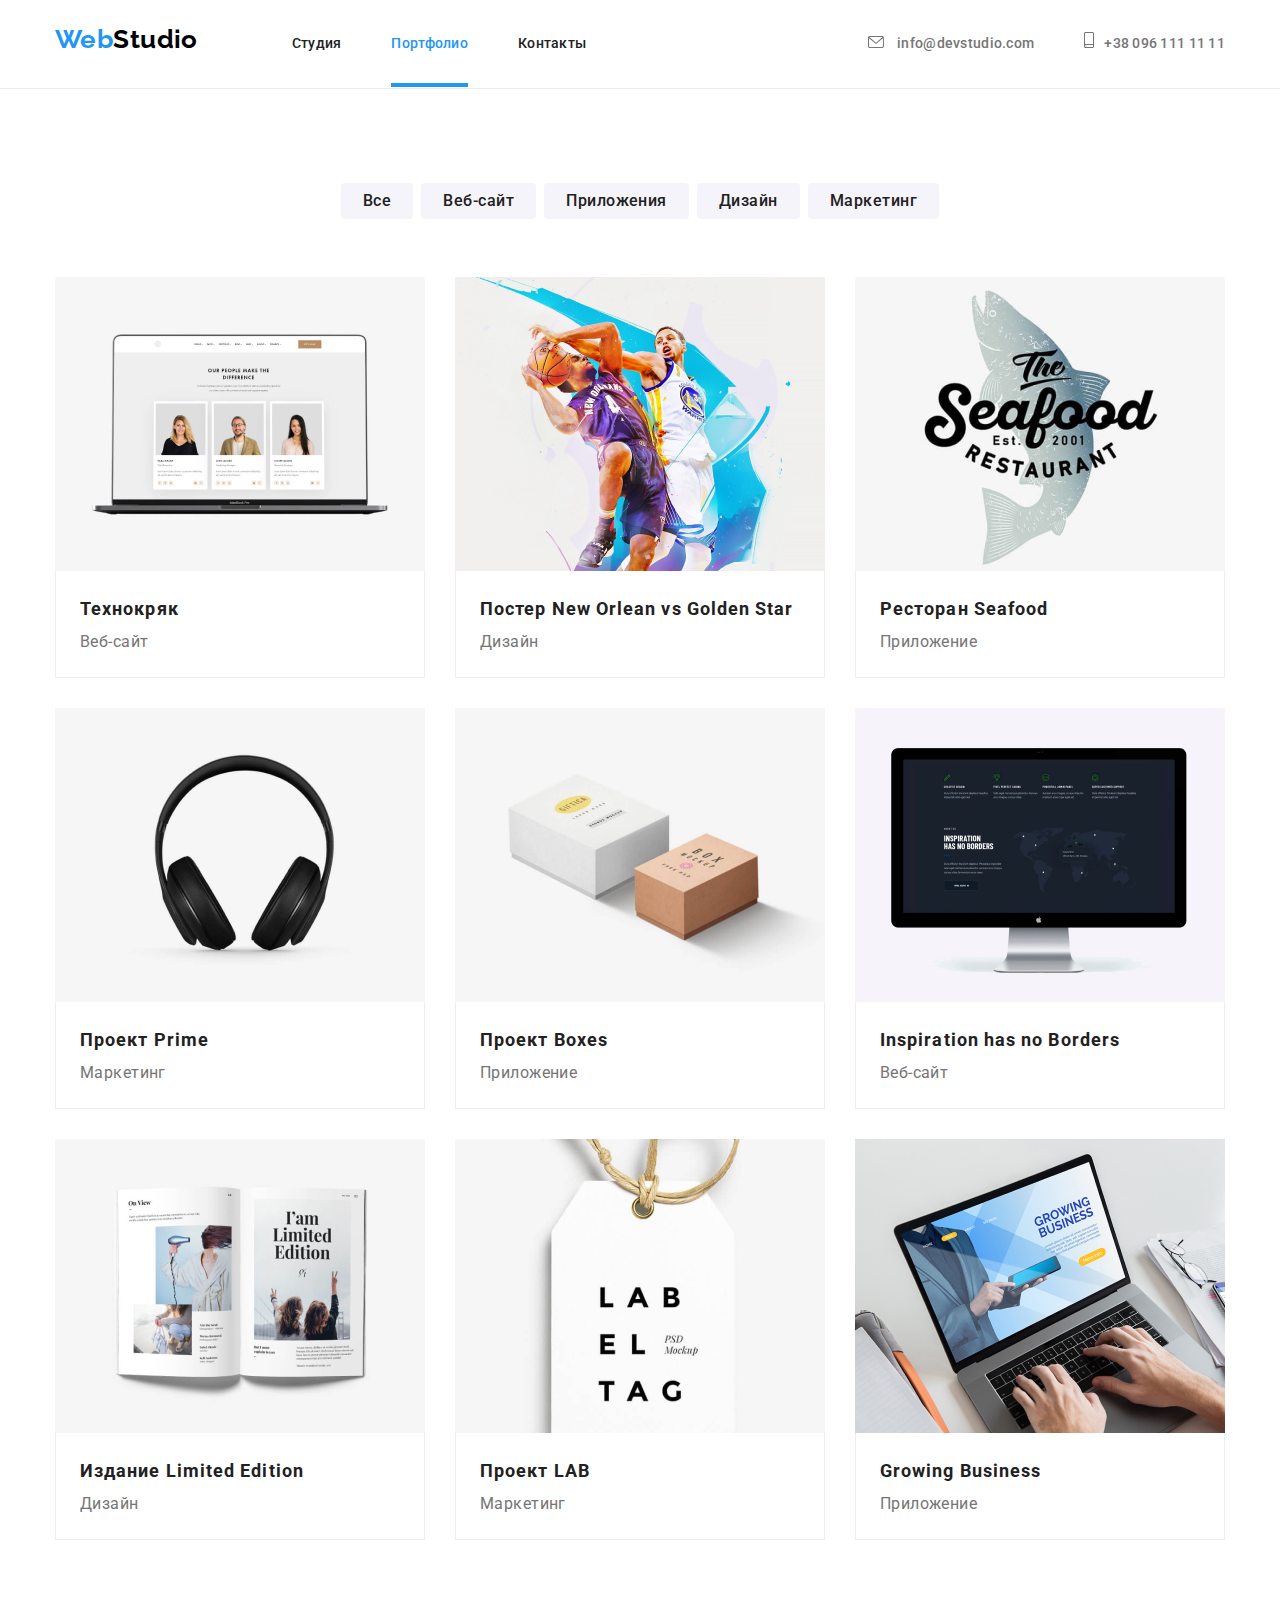
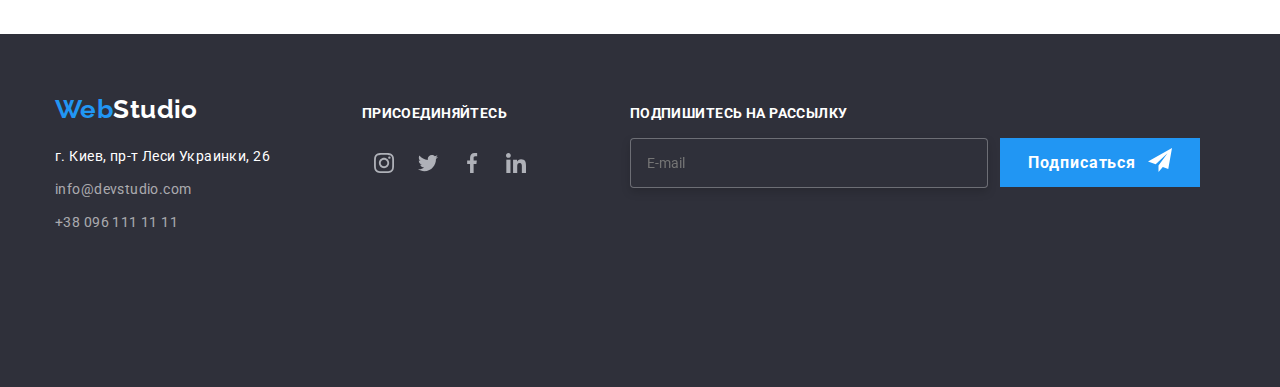
==== portfolio.html @ 459f0b26 "Add files" ====
<!DOCTYPE html>
<html lang="ru">
    <head>
        <meta charset="UTF-8">
        <meta http-equiv="X-UA-Compatible" content="IE=edge">
        <meta name="viewport" content="width=device-width, initial-scale=1.0">
        <title>Портфолио</title>
        <link rel="stylesheet" href="https://cdnjs.cloudflare.com/ajax/libs/modern-normalize/1.0.0/modern-normalize.min.css">
        <link rel="preconnect" href="https://fonts.gstatic.com">
        <link href="https://fonts.googleapis.com/css2?family=Raleway:wght@700&family=Roboto:wght@400;500;700;900&display=swap"
            rel="stylesheet">
        <link rel="stylesheet" href="./css/main.min.css">
    </head>

    <body>

        <!--Header-->
        <header class="line">
            <div class="container nav-conteiner">
                <nav class="navigation">
                    <a href="./index.html" class="logo">Web<span class="logotip">Studio</span></a>
                    <ul class="site-nav list">
                        <li><a href="./index.html" class="link">Студия</a></li>
                        <li><a href="./portfolio.html" class="link current">Портфолио</a></li>
                        <li><a href="#" class="link">Контакты</a></li>
                    </ul>
                </nav>
                <ul class="list contact-list">
                    <li><a href="mailto:info@devstudio.com" class="link-contact mail">
                                <svg class="email-icon">
                                    <use href="./images/sprite.svg#icon-email"></use>
                                </svg>
                                info@devstudio.com
                        </a>
                    </li>
                    <li><a href="tel:+380961111111" class="link-contact tel">
                        <svg class="tel-icon">
                            <use href="./images/sprite.svg#icon-smartphone"></use>
                        </svg>+38 096 111 11 11</a></li>
                </ul>
            </div>
        </header>

        <main>
            <!-- Button -->
            <section>
                <div class="container">
                    <ul class="list list-button">
                        <li><button class="button secondary" type="button">Все</button></li>
                        <li><button class="button secondary" type="button">Веб-сайт</button></li>
                        <li><button class="button secondary" type="button">Приложения</button></li>
                        <li><button class="button secondary" type="button">Дизайн</button></li>
                        <li><button class="button secondary" type="button">Маркетинг</button></li>
                    </ul>
                </div>
            </section>

            <section>
                <!-- Gallery -->
                <div class="container">
                    <ul class="list gallery-list">
                        <li class="gallery-item">

                            <a href="" class="picture">
                                <div class="thumb-text-card">
                                    <img class="img" src="./images/Portfolio/img1.jpg" alt="Ноутбук" width="370">
                                    <p class="div-box">Технокряк это современная площадка распространения коронавируса. Компании используют эту платформу для цифрового шпионажа и атак на защищённые сервера конкурентов.</p>
                                </div>  
                                <div class="gallery-box">
                                    <h3 class="picture-name">Технокряк</h3>
                                    <p class="picture-text">Веб-сайт</p>
                                </div>
                            </a>
                        </li>
                        <li class="gallery-item">
                            <a href="" class="picture">
                                <img src="./images/Portfolio/img2.jpg" alt="Баскетболисты" width="370">
                                <div class="gallery-box">
                                    <h3 class="picture-name">Постер New Orlean vs Golden Star</h3>
                                    <p class="picture-text">Дизайн</p>  
                                </div>
                            </a>
                        </li>
                        <li class="gallery-item">
                            <a href="" class="picture">
                                <img src="./images/Portfolio/img3.jpg" alt="Seafood" width="370">
                                <div class="gallery-box">
                                    <h3 class="picture-name">Ресторан Seafood</h3>
                                    <p class="picture-text">Приложение</p>    
                                </div>
                            </a>
                        </li>
                        <li class="gallery-item">
                            <a href="" class="picture">
                                <img src="./images/Portfolio/img4.jpg" alt="Наушники" width="370">
                                <div class="gallery-box">
                                    <h3 class="picture-name">Проект Prime</h3>
                                    <p class="picture-text">Маркетинг</p>  
                                </div>
                            </a>
                        </li>
                        <li class="gallery-item">
                            <a href="" class="picture">
                                <img src="./images/Portfolio/img6.jpg" alt="Коробки" width="370">
                                <div class="gallery-box">
                                    <h3 class="picture-name">Проект Boxes</h3>
                                    <p class="picture-text">Приложение</p>
                                </div>
                                
                            </a>
                        </li>
                        <li class="gallery-item">
                            <a href="" class="picture">
                                <img src="./images/Portfolio/img7.jpg" alt="Монитор" width="370">
                                <div class="gallery-box">
                                    <h3 class="picture-name">Inspiration has no Borders</h3>
                                    <p class="picture-text">Веб-сайт</p>
                                </div>    
                            </a>
                        </li>
                        <li class="gallery-item">
                            <a href="" class="picture">
                                <img src="./images/Portfolio/img8.jpg" alt="Издание Limited Edition" width="370">
                                <div class="gallery-box">
                                    <h3 class="picture-name">Издание Limited Edition</h3>
                                    <p class="picture-text">Дизайн</p>   
                                </div>
                            </a>
                        </li>
                        <li class="gallery-item">
                            <a href="" class="picture">
                                <img src="./images/Portfolio/img9.jpg" alt="Проект LAB" width="370">
                                <div class="gallery-box">
                                    <h3 class="picture-name">Проект LAB</h3>
                                    <p class="picture-text">Маркетинг</p> 
                                </div>
                            </a>
                        </li>
                        <li class="gallery-item">
                            <a href="" class="picture">                                                                                           
                                <img src="./images/Portfolio/img10.jpg" alt="Growing Business" width="370">
                                <div class="gallery-box">
                                    <h3 class="picture-name">Growing Business</h3>
                                    <p class="picture-text">Приложение</p>
                                </div> 
                            </a>
                        </li>
                    </ul>
                </div>
            </section>
        </main>

        <footer class="low">
            <div class="container low-container">
                <div class="contacts-box">
                    <a href="./index.html" class="logo">Web<span class="logotips">Studio</span></a>
                    <address class="addr">г. Киев, пр-т Леси Украинки, 26</address>
                    <ul class="list">
                        <li class="link-mail"><a href="mailto:info@devstudio.com" class="link">info@devstudio.com</a></li>
                        <li><a href="tel:+380961111111" class="link">+38 096 111 11 11</a></li>
                    </ul>
                </div>
                <div class="enjoy">
                    <h3 class="enjoy-title">ПРИСОЕДИНЯЙТЕСЬ</h3>
                    <ul class="social-list list">
                        <li class="social-list-item">
                            <a href="" class="social-list-link">
                                <svg class="social-list-icon">
                                    <use href="./images/sprite.svg#icon-instagram"></use>
                                </svg>
                            </a>
                        </li>
                        <li class="social-list-item">
                            <a href="" class="social-list-link">
                                <svg class="social-list-icon">
                                    <use href="./images/sprite.svg#icon-twitter"></use>
                                </svg>
                            </a>
                        </li>
                        <li class="social-list-item">
                            <a href="" class="social-list-link">
                                <svg class="social-list-icon">
                                    <use href="./images/sprite.svg#icon-facebook"></use>
                                </svg>
                            </a>
                        </li>
                        <li class="social-list-item">
                            <a href="" class="social-list-link">
                                <svg class="social-list-icon">
                                    <use href="./images/sprite.svg#icon-linkedin"></use>
                                </svg>
                            </a>
                        </li>
                    </ul>
                </div>
                <div class="subscribe">
                    <h3 class="enjoy-title subscribe-title"> Подпишитесь на рассылку</h3>
                    <form action="" class="subscribe-form">
                        <input type="email" class="subscribe-email" name="user-email" placeholder="E-mail">
                        <button type="submit" class="button primary subscribe-form-btn">
                            Подписаться
                            <svg class="subscribe-email-icon">
                                <use href="./images/sprite.svg#icon-icon-send"></use>
                            </svg>
                        </button>
                    </form>
                </div>
            </div>
            
        </footer>

    </body>

</html>
---- css/main.min.css ----
:root{--primary-text-color: #757575;--tittle-text-color: #212121;--accent-color: #2196f3;--primary-white-color: #ffffff}h1,h2,h3,h4,h5,h6,p{margin:0px}ul{margin:0px;padding:0px}img{max-width:100%;height:auto;display:block}body{background-color:var(--primary-bg-color);color:var(--primary-text-color);font-family:roboto, sans-serif;font-size:14px;line-height:1.71;letter-spacing:0.03em}.list{list-style:none}.container{width:1200px;padding:0px 15px;margin:0 auto}.visually-hidden{position:absolute !important;clip:rect(1px 1px 1px 1px);clip:rect(1px, 1px, 1px, 1px);padding:0 !important;border:0 !important;height:1px !important;width:1px !important;overflow:hidden}.section-title{color:var(--tittle-text-color);font-size:36px;line-height:1.17;text-align:center}.button{background-color:var(--primary-white-color);color:var(--tittle-text-color);font-family:Roboto, sans-serif;font-style:normal;font-weight:700;font-size:16px;line-height:1.87;letter-spacing:0.06em}.button.primary{background-color:var(--accent-color);color:var(--primary-white-color);border:0;padding:10px 32px;cursor:pointer;margin-top:30px;margin-bottom:200px;transition:background 250ms cubic-bezier(0.4, 0, 0.2, 1),box-shadow 250ms cubic-bezier(0.4, 0, 0.2, 1)}.button.primary:hover,.button.primary:focus{background-color:#188CE8;box-shadow:0px 4px 4px rgba(0,0,0,0.15)}.modal-form-btn{width:200px;margin-left:110px}.button.secondary{background-color:#f5f4fa;color:var(--tittle-text-color);font-weight:500;font-size:16px;line-height:1.62;text-align:center;letter-spacing:0.03em;cursor:pointer;border:0;border-radius:4px;padding:5px 22px;transition:color 250ms cubic-bezier(0.4, 0, 0.2, 1),background 250ms cubic-bezier(0.4, 0, 0.2, 1)}.button.secondary:hover,.button.secondary:focus{background-color:var(--accent-color);color:var(--primary-white-color)}.button.primary.subscribe-form-btn{display:flex;justify-content:space-between;width:200px;margin-left:12px;padding:10px 28px}.logo{color:var(--accent-color);font-family:Raleway, sans-serif;font-weight:700;font-size:26px;line-height:1.19;text-decoration:none;margin-right:94px;margin-top:24px;margin-bottom:24px;animation-duration:2000px}.logotip{color:#000000}.logotips{color:var(--primary-white-color)}.social-list{display:flex;justify-content:space-between;margin-top:16px;padding-bottom:30px}.social-list-link{display:flex;justify-content:center;align-items:center;width:44px;height:44px;border-radius:50%;transition:background 250ms cubic-bezier(0.4, 0, 0.2, 1)}.social-list-link:hover,.social-list-link:focus{background-color:var(--accent-color)}.social-list-icon{fill:#AFB1B8;width:20px;height:20px;transition:fill 250ms cubic-bezier(0.4, 0, 0.2, 1)}.social-list-link:hover .social-list-icon,.social-list-link:focus .social-list-icon{fill:var(--primary-white-color)}.backdrop{position:fixed;top:0;left:0;width:100vw;height:100vh;background-color:rgba(0,0,0,0.2);transition:all 250ms linear}.modal{position:absolute;top:50%;left:50%;transform:translate(-50%, -50%);width:528px;height:581px;background:#FFFFFF;box-shadow:0px 1px 3px rgba(0,0,0,0.12),0px 1px 1px rgba(0,0,0,0.14),0px 2px 1px rgba(0,0,0,0.2);border-radius:4px;padding:40px}.form-title{font-weight:700;font-size:20px;line-height:1.15;text-align:center;letter-spacing:0.03em;color:var(--tittle-text-color);margin-bottom:12px}.modal-form{display:flex;flex-direction:column;font-size:12px;line-height:1.16;letter-spacing:0.01em}.modal-form-input{width:100%;height:40px;border:1px solid rgba(33,33,33,0.2);border-radius:4px;padding-left:42px;margin-bottom:10px;transition:border-color 250ms cubic-bezier(0.4, 0, 0.2, 1)}.modal-form-input:focus{outline:none;border-color:var(--accent-color)}.modal-form-wrapper{display:block;position:relative;margin-top:4px}.modal-form-icon{position:absolute;top:50%;left:12px;transform:translateY(-80%);display:block;width:18px;height:18px;transition:fill 250ms cubic-bezier(0.4, 0, 0.2, 1)}.modal-form-input:focus+.modal-form-icon{fill:var(--accent-color)}.modal-form-message{width:100%;resize:none;height:120px;border:1px solid rgba(33,33,33,0.2);border-radius:4px;padding:12px 16px;margin-bottom:20px;transition:border-color 250ms cubic-bezier(0.4, 0, 0.2, 1)}.modal-form-message:focus{outline:none;border-color:var(--accent-color)}.modal-form-desc{display:flex;align-items:center;font-size:14px;line-height:1.71;letter-spacing:0.03em}.modal-form-desc::before{display:block;content:'';width:16px;height:16px;border:solid 1px #212121;margin-right:8px}.modal-form-term:checked+.modal-form-desc::before{background-image:url(../images/SVG/icon-check.svg)}.modal-form-desc-link{color:var(--accent-color)}.modal-close-btn{position:absolute;width:30px;height:30px;padding-top:6px;top:8px;right:8px;border:1px solid rgba(0,0,0,0.1);border-radius:50%;background-color:#ffffff;cursor:pointer}.modal-close-btn-svg{position:absolute;top:5px;left:4px;width:18px;height:18px;fill:var(--tittle-text-color);transform:fill 1000ms cubic-bezier(0.4, 0, 0.2, 1)}.modal-close-btn:focus .modal-close-btn-svg,.modal-close-btn:hover .modal-close-btn-svg{fill:var(--accent-color)}.is-hidden{opacity:0;visibility:hidden;pointer-events:none}.nav-conteiner{display:flex}.navigation{display:flex}.site-nav{display:flex;margin-top:32px;margin-bottom:32px}.contact-list{display:flex;margin-top:32px;margin-bottom:32px;margin-left:auto}.contact-list li:not(:last-child){margin-right:50px}.site-nav .link{color:var(--tittle-text-color);font-weight:500;font-size:14px;line-height:1.14;letter-spacing:0.02em;text-decoration:none;transition:color 250ms cubic-bezier(0.4, 0, 0.2, 1)}.site-nav .link:hover,.site-nav .link:focus{color:var(--accent-color)}.site-nav li{position:relative}.site-nav li:not(:last-child){margin-right:50px}.site-nav .link.current{color:var(--accent-color)}.site-nav .link.current::after{position:absolute;left:0;top:51px;content:'';width:100%;height:4px;background-color:var(--accent-color)}.link-contact{color:var(--primary-text-color);font-weight:500;font-size:14px;line-height:1.14;letter-spacing:0.02em;text-decoration:none;transition:color 250ms cubic-bezier(0.4, 0, 0.2, 1)}.link-contact:hover,.link-contact:focus{color:var(--accent-color);fill:var(--accent-color)}.email-icon{width:16px;height:12px;margin-right:10px;fill:#757575;transition:fill 250ms cubic-bezier(0.4, 0, 0.2, 1)}.mail:hover .email-icon,.mail:focus .email-icon{fill:var(--accent-color)}.tel-icon{width:10px;height:16px;margin-right:10px;fill:#757575;transition:fill 250ms cubic-bezier(0.4, 0, 0.2, 1)}.tel:hover .tel-icon,.tel:focus .tel-icon{fill:var(--accent-color)}.hero{background-color:#2f303a;background-image:linear-gradient(rgba(47,48,58,0.4), rgba(47,48,58,0.4)),url(../images/Background/bg.jpg);background-repeat:no-repeat;background-size:cover}.hero-container{display:flex;flex-direction:column;justify-content:center;align-items:center}.hero-title{color:var(--primary-white-color);font-weight:900;font-size:44px;line-height:1.36;text-align:center;letter-spacing:0.06em;text-transform:uppercase;width:696px;padding-top:200px}.title-advantages{color:var(--tittle-text-color);font-weight:bold;font-size:14px;line-height:1.14;letter-spacing:0.03em;text-transform:uppercase;margin-bottom:10px}.advantages{display:flex;justify-content:space-between;padding-bottom:94px}.advantages li{width:270px}.advantages-icon-list{display:flex;justify-content:space-between;padding-top:94px}.advantages-icon{display:block;padding:25px 100px;background-color:#F5F4FA;width:270px;height:120px;margin-bottom:30px}.item-icon{width:70px;height:70px}.work-list{display:flex;justify-content:space-between;margin-top:50px;padding-bottom:94px}.work-list-item{position:relative}.work-list-title{position:absolute;text-align:center;font-weight:700;height:70px;padding-top:26px;left:0;right:0;top:224px;font-size:14px;line-height:1.14;letter-spacing:0.03em;text-transform:uppercase;color:#ffffff;background-color:rgba(47,48,58,0.8)}.section-customer{padding:94px 0}.regular-customers{display:flex;justify-content:space-between;margin-top:50px}.customers-icon{display:block;fill:#AFB1B8;padding:22px 45px;width:170px;height:90px;border:1px solid #AFB1B8;border-radius:4px;transition:fill 250ms cubic-bezier(0.4, 0, 0.2, 1),border 250ms cubic-bezier(0.4, 0, 0.2, 1)}.regular-customers-icon:hover .customers-icon,.regular-customers-icon:focus .customers-icon{fill:var(--accent-color);border:1px solid #2196f3}.employees{background-color:#f5f4fa}.employees-title{padding-top:94px}.employees-list{display:flex;justify-content:space-between;margin-top:50px;padding-bottom:94px}.employees-list>li{background-color:var(--primary-white-color);box-shadow:0px 1px 3px rgba(0,0,0,0.12),0px 1px 1px rgba(0,0,0,0.14),0px 2px 1px rgba(0,0,0,0.2);border-radius:0px 0px 4px 4px}.employees-list .employees-name{font-weight:500;font-size:16px;line-height:1.87}.employees-list .employees-position{font-weight:400;font-size:16px;line-height:1.87}.employees-name{color:var(--tittle-text-color);text-align:center;padding-top:30px;margin-bottom:10px}.employees-position{text-align:center}.employees-box{padding-left:32px;padding-right:32px}.low{background-color:#2f303a}.low-container{display:flex}.contact-box{margin-right:70px}.enjoy-title{font-weight:bold;font-size:14px;line-height:1.14;letter-spacing:0.03em;text-transform:uppercase;color:#FFFFFF}.enjoy{padding-top:12px;margin-left:70px}.enjoy .social-list{margin:0;margin-top:20px}.low-container{padding-top:60px}.low .link{color:rgba(255,255,255,0.6);font-weight:400;font-size:14px;line-height:1.71;text-decoration:none;transition:color 250ms cubic-bezier(0.4, 0, 0.2, 1)}.low .link:hover,.low .link:focus{color:var(--accent-color)}.addr{color:var(--primary-white-color);font-style:normal;font-weight:400;font-size:14px;line-height:1.7;margin-top:20px;margin-bottom:9px}.contacts-box .list{display:flex;flex-direction:column;margin-bottom:60px}.link-mail{margin-bottom:9px}.subscribe-title{position:absolute;margin-left:92px;margin-bottom:0;padding-top:12px}.subscribe-form{display:flex;align-items:baseline;margin-left:92px;padding-top:14px}.subscribe-email{width:358px;height:50px;padding-left:16px;border:1px solid rgba(255,255,255,0.3);filter:drop-shadow(0px 4px 4px rgba(0,0,0,0.15));border-radius:4px;background-color:#2f303a;color:var(--primary-white-color)}.subscribe-email-icon{display:inline-block;width:24px;height:24px}.line{border-bottom:1px solid #ececec}.list-button{display:flex;justify-content:center;margin-top:94px;margin-bottom:58px}.list-button li:not(:last-child){margin-right:8px}.gallery-list{display:flex;flex-wrap:wrap;margin-left:-30px;margin-top:-30px;padding-bottom:94px}.gallery-list .gallery-item{position:relative;width:calc(100% / 3 - 30px);margin-left:30px;margin-top:30px;transition:box-shadow 250ms cubic-bezier(0.4, 0, 0.2, 1)}.thumb-text-card{position:relative;width:370px;height:294px;overflow:hidden}.picture{text-decoration:none}.div-box{position:absolute;top:0;left:0;width:100%;height:100%;padding-top:63px;padding-left:24px;padding-right:24px;font-size:18px;line-height:1.56;letter-spacing:0.03em;background-color:rgba(33,150,243,0.9);color:var(--primary-white-color);transform:translateY(100%);transition:transform 250ms cubic-bezier(0.4, 0, 0.2, 1)}.picture:hover .div-box,.picture:focus .div-box{transform:translateY(0)}.gallery-box{border:solid 1px #eeeeee;border-top:none;padding:20px 24px}.picture:hover .gallery-box{z-index:10}.gallery-item:hover,.gallery-item:focus{box-shadow:0px 1px 1px rgba(0,0,0,0.12),0px 4px 4px rgba(0,0,0,0.06),1px 4px 6px rgba(0,0,0,0.16)}.picture-name{color:var(--tittle-text-color);font-weight:700;font-size:18px;line-height:2;letter-spacing:0.06em}.picture-text{color:var(--primary-text-color);font-weight:400;font-size:16px;line-height:1.87}
/*# sourceMappingURL=main.min.css.map */
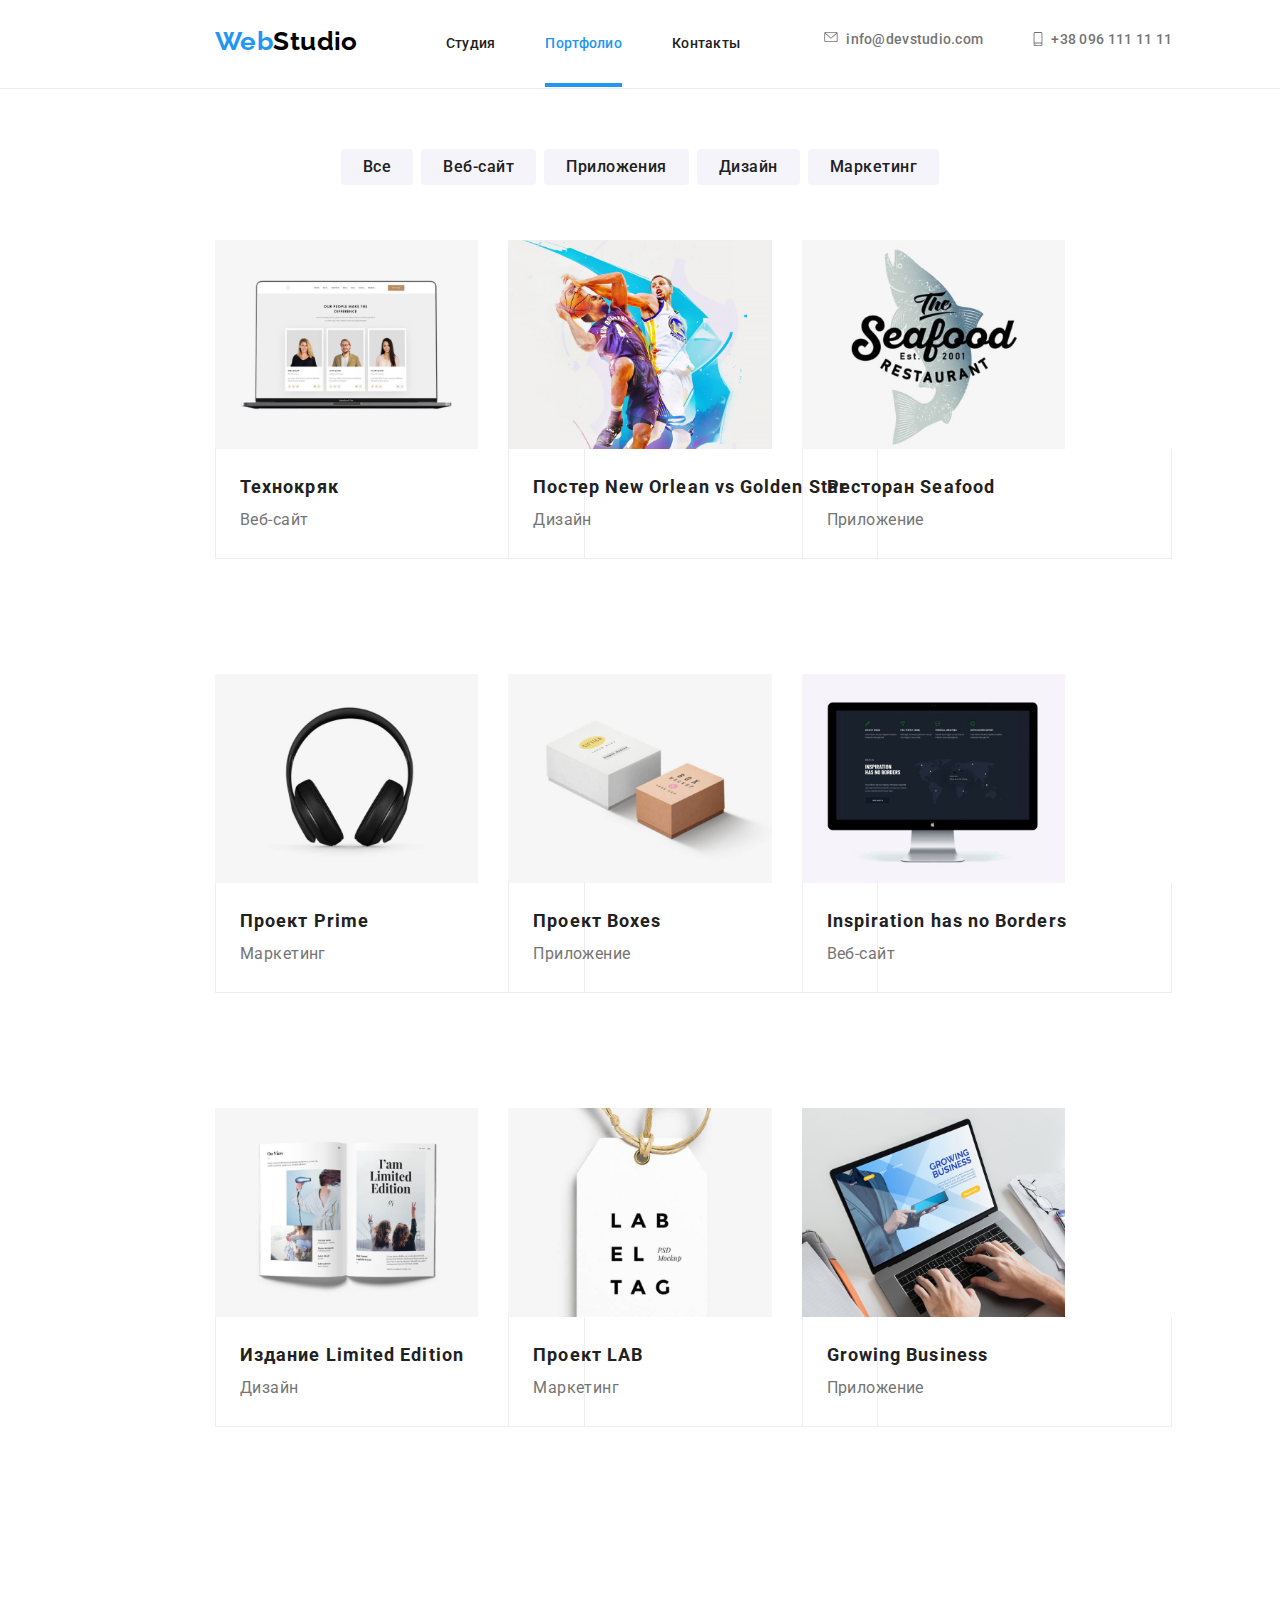
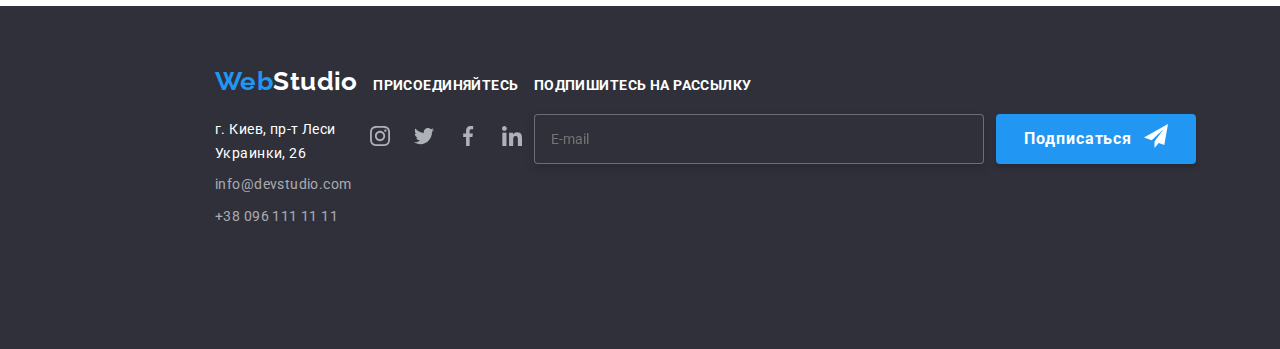
==== commit 6b559837: "Complete" ====
--- a/portfolio.html
+++ b/portfolio.html
@@ -25,6 +25,11 @@
                         <li><a href="#" class="link">Контакты</a></li>
                     </ul>
                 </nav>
+                <button class="mobile-open-btn" data-menu-button>
+                    <svg class="mobile-open-icon">
+                        <use href="./images/sprite.svg#icon-burger-menu"></use>
+                    </svg>
+                </button>
                 <ul class="list contact-list">
                     <li><a href="mailto:info@devstudio.com" class="link-contact mail">
                                 <svg class="email-icon">
@@ -37,6 +42,43 @@
                         <svg class="tel-icon">
                             <use href="./images/sprite.svg#icon-smartphone"></use>
                         </svg>+38 096 111 11 11</a></li>
+                </ul>
+            </div>
+            <div class="mobile-menu" data-menu>
+                <button class="mobile-menu-close-btn" data-menu-close>
+                    <svg class="mobile-menu-close-icon">
+                        <use href="./images/sprite.svg#icon-close-button" icon-close-button></use>
+                    </svg>
+                </button>
+                <ul class="site-nav list">
+                    <li><a href="./index.html" class="link current">Студия</a></li>
+                    <li><a href="./portfolio.html" class="link">Портфолио</a></li>
+                    <li><a href="#" class="link">Контакты</a></li>
+                </ul>
+                <ul class="list contact-list">
+                    <li><a href="tel:+380961111111" class="link-contact tel">
+                        +38 096 111 11 11
+                        </a>
+                    </li>
+                    <li><a href="mailto:info@devstudio.com" class="link-contact mail">
+                        info@devstudio.com
+                        </a>
+                    </li>
+                    
+                </ul>
+                <ul class="menu-social-list list">
+                    <li class="menu-social-list-item">
+                        <a class="menu-social-list-link">Instagram</a>
+                    </li>
+                    <li class="menu-social-list-item">
+                        <a class="menu-social-list-link">Twitter</a>
+                    </li>
+                    <li class="menu-social-list-item">
+                        <a class="menu-social-list-link">Facebook</a>
+                    </li>
+                    <li class="menu-social-list-item">
+                        <a class="menu-social-list-link">LinkedIn</a>
+                    </li>
                 </ul>
             </div>
         </header>
@@ -60,10 +102,21 @@
                 <div class="container">
                     <ul class="list gallery-list">
                         <li class="gallery-item">
-
                             <a href="" class="picture">
                                 <div class="thumb-text-card">
-                                    <img class="img" src="./images/Portfolio/img1.jpg" alt="Ноутбук" width="370">
+                                    <picture class="gallery-list-item">
+                                        <source
+                                            srcset="./images/Portfolio/desctop/img.jpg 1x, ./images/Portfolio/desctop/img@2x.jpg 2x"
+                                            media="(min-width: 1200px)">
+                                        <source
+                                            srcset="./images/Portfolio/tablet/img.jpg 1x, ./images/Portfolio/tablet/img@2x.jpg 2x"
+                                            media="(min-width: 768px)">
+                                        <source
+                                            srcset="./images/Portfolio/mobile/img.jpg 1x, ./images/Portfolio/mobile/img@2x.jpg 2x"
+                                            media="(min-width: 280px)">
+                                        <img class="" src="./images/Portfolio/mobile/img.jpg"
+                                            alt="Михаил" />
+                                    </picture>
                                     <p class="div-box">Технокряк это современная площадка распространения коронавируса. Компании используют эту платформу для цифрового шпионажа и атак на защищённые сервера конкурентов.</p>
                                 </div>  
                                 <div class="gallery-box">
@@ -74,7 +127,19 @@
                         </li>
                         <li class="gallery-item">
                             <a href="" class="picture">
-                                <img src="./images/Portfolio/img2.jpg" alt="Баскетболисты" width="370">
+                                <picture class="gallery-list-item">
+                                        <source
+                                            srcset="./images/Portfolio/desctop/img-1.jpg 1x, ./images/Portfolio/desctop/img-1@2x.jpg 2x"
+                                            media="(min-width: 1200px)">
+                                        <source
+                                            srcset="./images/Portfolio/tablet/img-1.jpg 1x, ./images/Portfolio/tablet/img-1@2x.jpg 2x"
+                                            media="(min-width: 768px)">
+                                        <source
+                                            srcset="./images/Portfolio/mobile/img-1.jpg 1x, ./images/Portfolio/mobile/img-1@2x.jpg 2x"
+                                            media="(min-width: 280px)">
+                                        <img class="" src="./images/Portfolio/mobile/img-1.jpg"
+                                            alt="Михаил" />
+                                </picture>
                                 <div class="gallery-box">
                                     <h3 class="picture-name">Постер New Orlean vs Golden Star</h3>
                                     <p class="picture-text">Дизайн</p>  
@@ -83,7 +148,19 @@
                         </li>
                         <li class="gallery-item">
                             <a href="" class="picture">
-                                <img src="./images/Portfolio/img3.jpg" alt="Seafood" width="370">
+                               <picture class="gallery-list-item">
+                                        <source
+                                            srcset="./images/Portfolio/desctop/img-2.jpg 1x, ./images/Portfolio/desctop/img-2@2x.jpg 2x"
+                                            media="(min-width: 1200px)">
+                                        <source
+                                            srcset="./images/Portfolio/tablet/img-2.jpg 1x, ./images/Portfolio/tablet/img-2@2x.jpg 2x"
+                                            media="(min-width: 768px)">
+                                        <source
+                                            srcset="./images/Portfolio/mobile/img-2.jpg 1x, ./images/Portfolio/mobile/img-2@2x.jpg 2x"
+                                            media="(min-width: 280px)">
+                                        <img class="" src="./images/Portfolio/mobile/img-2.jpg"
+                                            alt="Михаил" />
+                                </picture>
                                 <div class="gallery-box">
                                     <h3 class="picture-name">Ресторан Seafood</h3>
                                     <p class="picture-text">Приложение</p>    
@@ -92,7 +169,19 @@
                         </li>
                         <li class="gallery-item">
                             <a href="" class="picture">
-                                <img src="./images/Portfolio/img4.jpg" alt="Наушники" width="370">
+                                <picture class="gallery-list-item">
+                                        <source
+                                            srcset="./images/Portfolio/desctop/img-3.jpg 1x, ./images/Portfolio/desctop/img-3@2x.jpg 2x"
+                                            media="(min-width: 1200px)">
+                                        <source
+                                            srcset="./images/Portfolio/tablet/img-3.jpg 1x, ./images/Portfolio/tablet/img-3@2x.jpg 2x"
+                                            media="(min-width: 768px)">
+                                        <source
+                                            srcset="./images/Portfolio/mobile/img-3.jpg 1x, ./images/Portfolio/mobile/im-3g@2x.jpg 2x"
+                                            media="(min-width: 280px)">
+                                        <img class="" src="./images/Portfolio/mobile/img-3.jpg"
+                                            alt="Михаил" />
+                                </picture>
                                 <div class="gallery-box">
                                     <h3 class="picture-name">Проект Prime</h3>
                                     <p class="picture-text">Маркетинг</p>  
@@ -101,7 +190,19 @@
                         </li>
                         <li class="gallery-item">
                             <a href="" class="picture">
-                                <img src="./images/Portfolio/img6.jpg" alt="Коробки" width="370">
+                                <picture class="gallery-list-item">
+                                        <source
+                                            srcset="./images/Portfolio/desctop/img-4.jpg 1x, ./images/Portfolio/desctop/img-4@2x.jpg 2x"
+                                            media="(min-width: 1200px)">
+                                        <source
+                                            srcset="./images/Portfolio/tablet/img-4.jpg 1x, ./images/Portfolio/tablet/img-4@2x.jpg 2x"
+                                            media="(min-width: 768px)">
+                                        <source
+                                            srcset="./images/Portfolio/mobile/img-4.jpg 1x, ./images/Portfolio/mobile/img-4@2x.jpg 2x"
+                                            media="(min-width: 280px)">
+                                        <img class="" src="./images/Portfolio/mobile/img-4.jpg"
+                                            alt="Михаил" />
+                                </picture>
                                 <div class="gallery-box">
                                     <h3 class="picture-name">Проект Boxes</h3>
                                     <p class="picture-text">Приложение</p>
@@ -111,7 +212,19 @@
                         </li>
                         <li class="gallery-item">
                             <a href="" class="picture">
-                                <img src="./images/Portfolio/img7.jpg" alt="Монитор" width="370">
+                                <picture class="gallery-list-item">
+                                        <source
+                                            srcset="./images/Portfolio/desctop/img-5.jpg 1x, ./images/Portfolio/desctop/img-5@2x.jpg 2x"
+                                            media="(min-width: 1200px)">
+                                        <source
+                                            srcset="./images/Portfolio/tablet/img-5.jpg 1x, ./images/Portfolio/tablet/im-5g@2x.jpg 2x"
+                                            media="(min-width: 768px)">
+                                        <source
+                                            srcset="./images/Portfolio/mobile/img-5.jpg 1x, ./images/Portfolio/mobile/img-5@2x.jpg 2x"
+                                            media="(min-width: 280px)">
+                                        <img class="" src="./images/Portfolio/mobile/img-5.jpg"
+                                            alt="Михаил" />
+                                </picture>
                                 <div class="gallery-box">
                                     <h3 class="picture-name">Inspiration has no Borders</h3>
                                     <p class="picture-text">Веб-сайт</p>
@@ -120,7 +233,19 @@
                         </li>
                         <li class="gallery-item">
                             <a href="" class="picture">
-                                <img src="./images/Portfolio/img8.jpg" alt="Издание Limited Edition" width="370">
+                                <picture class="gallery-list-item">
+                                        <source
+                                            srcset="./images/Portfolio/desctop/img-6.jpg 1x, ./images/Portfolio/desctop/img-6@2x.jpg 2x"
+                                            media="(min-width: 1200px)">
+                                        <source
+                                            srcset="./images/Portfolio/tablet/img-6.jpg 1x, ./images/Portfolio/tablet/img-6@2x.jpg 2x"
+                                            media="(min-width: 768px)">
+                                        <source
+                                            srcset="./images/Portfolio/mobile/img-6.jpg 1x, ./images/Portfolio/mobile/img-6@2x.jpg 2x"
+                                            media="(min-width: 280px)">
+                                        <img class="" src="./images/Portfolio/mobile/img-6.jpg"
+                                            alt="Михаил" />
+                                </picture>
                                 <div class="gallery-box">
                                     <h3 class="picture-name">Издание Limited Edition</h3>
                                     <p class="picture-text">Дизайн</p>   
@@ -129,7 +254,19 @@
                         </li>
                         <li class="gallery-item">
                             <a href="" class="picture">
-                                <img src="./images/Portfolio/img9.jpg" alt="Проект LAB" width="370">
+                               <picture class="gallery-list-item">
+                                        <source
+                                            srcset="./images/Portfolio/desctop/img-7.jpg 1x, ./images/Portfolio/desctop/img@2x-7.jpg 2x"
+                                            media="(min-width: 1200px)">
+                                        <source
+                                            srcset="./images/Portfolio/tablet/img-7.jpg 1x, ./images/Portfolio/tablet/img@2x-7.jpg 2x"
+                                            media="(min-width: 768px)">
+                                        <source
+                                            srcset="./images/Portfolio/mobile/img-7.jpg 1x, ./images/Portfolio/mobile/img@2x-7.jpg 2x"
+                                            media="(min-width: 280px)">
+                                        <img class="" src="./images/Portfolio/mobile/img-7.jpg"
+                                            alt="Михаил" />
+                                </picture>
                                 <div class="gallery-box">
                                     <h3 class="picture-name">Проект LAB</h3>
                                     <p class="picture-text">Маркетинг</p> 
@@ -138,7 +275,19 @@
                         </li>
                         <li class="gallery-item">
                             <a href="" class="picture">                                                                                           
-                                <img src="./images/Portfolio/img10.jpg" alt="Growing Business" width="370">
+                                <picture class="gallery-list-item">
+                                        <source
+                                            srcset="./images/Portfolio/desctop/img-8.jpg 1x, ./images/Portfolio/desctop/img-8@2x.jpg 2x"
+                                            media="(min-width: 1200px)">
+                                        <source
+                                            srcset="./images/Portfolio/tablet/img-8.jpg 1x, ./images/Portfolio/tablet/img-8@2x.jpg 2x"
+                                            media="(min-width: 768px)">
+                                        <source
+                                            srcset="./images/Portfolio/mobile/img-8.jpg 1x, ./images/Portfolio/mobile/img-8@2x.jpg 2x"
+                                            media="(min-width: 280px)">
+                                        <img class="" src="./images/Portfolio/mobile/img-8.jpg"
+                                            alt="Михаил" />
+                                </picture>
                                 <div class="gallery-box">
                                     <h3 class="picture-name">Growing Business</h3>
                                     <p class="picture-text">Приложение</p>
@@ -208,7 +357,7 @@
             </div>
             
         </footer>
-
+        <script src="./js/menu.js"></script>
     </body>
 
 </html>--- a/css/main.min.css
+++ b/css/main.min.css
@@ -1,2 +1,2 @@
-:root{--primary-text-color: #757575;--tittle-text-color: #212121;--accent-color: #2196f3;--primary-white-color: #ffffff}h1,h2,h3,h4,h5,h6,p{margin:0px}ul{margin:0px;padding:0px}img{max-width:100%;height:auto;display:block}body{background-color:var(--primary-bg-color);color:var(--primary-text-color);font-family:roboto, sans-serif;font-size:14px;line-height:1.71;letter-spacing:0.03em}.list{list-style:none}.container{width:1200px;padding:0px 15px;margin:0 auto}.visually-hidden{position:absolute !important;clip:rect(1px 1px 1px 1px);clip:rect(1px, 1px, 1px, 1px);padding:0 !important;border:0 !important;height:1px !important;width:1px !important;overflow:hidden}.section-title{color:var(--tittle-text-color);font-size:36px;line-height:1.17;text-align:center}.button{background-color:var(--primary-white-color);color:var(--tittle-text-color);font-family:Roboto, sans-serif;font-style:normal;font-weight:700;font-size:16px;line-height:1.87;letter-spacing:0.06em}.button.primary{background-color:var(--accent-color);color:var(--primary-white-color);border:0;padding:10px 32px;cursor:pointer;margin-top:30px;margin-bottom:200px;transition:background 250ms cubic-bezier(0.4, 0, 0.2, 1),box-shadow 250ms cubic-bezier(0.4, 0, 0.2, 1)}.button.primary:hover,.button.primary:focus{background-color:#188CE8;box-shadow:0px 4px 4px rgba(0,0,0,0.15)}.modal-form-btn{width:200px;margin-left:110px}.button.secondary{background-color:#f5f4fa;color:var(--tittle-text-color);font-weight:500;font-size:16px;line-height:1.62;text-align:center;letter-spacing:0.03em;cursor:pointer;border:0;border-radius:4px;padding:5px 22px;transition:color 250ms cubic-bezier(0.4, 0, 0.2, 1),background 250ms cubic-bezier(0.4, 0, 0.2, 1)}.button.secondary:hover,.button.secondary:focus{background-color:var(--accent-color);color:var(--primary-white-color)}.button.primary.subscribe-form-btn{display:flex;justify-content:space-between;width:200px;margin-left:12px;padding:10px 28px}.logo{color:var(--accent-color);font-family:Raleway, sans-serif;font-weight:700;font-size:26px;line-height:1.19;text-decoration:none;margin-right:94px;margin-top:24px;margin-bottom:24px;animation-duration:2000px}.logotip{color:#000000}.logotips{color:var(--primary-white-color)}.social-list{display:flex;justify-content:space-between;margin-top:16px;padding-bottom:30px}.social-list-link{display:flex;justify-content:center;align-items:center;width:44px;height:44px;border-radius:50%;transition:background 250ms cubic-bezier(0.4, 0, 0.2, 1)}.social-list-link:hover,.social-list-link:focus{background-color:var(--accent-color)}.social-list-icon{fill:#AFB1B8;width:20px;height:20px;transition:fill 250ms cubic-bezier(0.4, 0, 0.2, 1)}.social-list-link:hover .social-list-icon,.social-list-link:focus .social-list-icon{fill:var(--primary-white-color)}.backdrop{position:fixed;top:0;left:0;width:100vw;height:100vh;background-color:rgba(0,0,0,0.2);transition:all 250ms linear}.modal{position:absolute;top:50%;left:50%;transform:translate(-50%, -50%);width:528px;height:581px;background:#FFFFFF;box-shadow:0px 1px 3px rgba(0,0,0,0.12),0px 1px 1px rgba(0,0,0,0.14),0px 2px 1px rgba(0,0,0,0.2);border-radius:4px;padding:40px}.form-title{font-weight:700;font-size:20px;line-height:1.15;text-align:center;letter-spacing:0.03em;color:var(--tittle-text-color);margin-bottom:12px}.modal-form{display:flex;flex-direction:column;font-size:12px;line-height:1.16;letter-spacing:0.01em}.modal-form-input{width:100%;height:40px;border:1px solid rgba(33,33,33,0.2);border-radius:4px;padding-left:42px;margin-bottom:10px;transition:border-color 250ms cubic-bezier(0.4, 0, 0.2, 1)}.modal-form-input:focus{outline:none;border-color:var(--accent-color)}.modal-form-wrapper{display:block;position:relative;margin-top:4px}.modal-form-icon{position:absolute;top:50%;left:12px;transform:translateY(-80%);display:block;width:18px;height:18px;transition:fill 250ms cubic-bezier(0.4, 0, 0.2, 1)}.modal-form-input:focus+.modal-form-icon{fill:var(--accent-color)}.modal-form-message{width:100%;resize:none;height:120px;border:1px solid rgba(33,33,33,0.2);border-radius:4px;padding:12px 16px;margin-bottom:20px;transition:border-color 250ms cubic-bezier(0.4, 0, 0.2, 1)}.modal-form-message:focus{outline:none;border-color:var(--accent-color)}.modal-form-desc{display:flex;align-items:center;font-size:14px;line-height:1.71;letter-spacing:0.03em}.modal-form-desc::before{display:block;content:'';width:16px;height:16px;border:solid 1px #212121;margin-right:8px}.modal-form-term:checked+.modal-form-desc::before{background-image:url(../images/SVG/icon-check.svg)}.modal-form-desc-link{color:var(--accent-color)}.modal-close-btn{position:absolute;width:30px;height:30px;padding-top:6px;top:8px;right:8px;border:1px solid rgba(0,0,0,0.1);border-radius:50%;background-color:#ffffff;cursor:pointer}.modal-close-btn-svg{position:absolute;top:5px;left:4px;width:18px;height:18px;fill:var(--tittle-text-color);transform:fill 1000ms cubic-bezier(0.4, 0, 0.2, 1)}.modal-close-btn:focus .modal-close-btn-svg,.modal-close-btn:hover .modal-close-btn-svg{fill:var(--accent-color)}.is-hidden{opacity:0;visibility:hidden;pointer-events:none}.nav-conteiner{display:flex}.navigation{display:flex}.site-nav{display:flex;margin-top:32px;margin-bottom:32px}.contact-list{display:flex;margin-top:32px;margin-bottom:32px;margin-left:auto}.contact-list li:not(:last-child){margin-right:50px}.site-nav .link{color:var(--tittle-text-color);font-weight:500;font-size:14px;line-height:1.14;letter-spacing:0.02em;text-decoration:none;transition:color 250ms cubic-bezier(0.4, 0, 0.2, 1)}.site-nav .link:hover,.site-nav .link:focus{color:var(--accent-color)}.site-nav li{position:relative}.site-nav li:not(:last-child){margin-right:50px}.site-nav .link.current{color:var(--accent-color)}.site-nav .link.current::after{position:absolute;left:0;top:51px;content:'';width:100%;height:4px;background-color:var(--accent-color)}.link-contact{color:var(--primary-text-color);font-weight:500;font-size:14px;line-height:1.14;letter-spacing:0.02em;text-decoration:none;transition:color 250ms cubic-bezier(0.4, 0, 0.2, 1)}.link-contact:hover,.link-contact:focus{color:var(--accent-color);fill:var(--accent-color)}.email-icon{width:16px;height:12px;margin-right:10px;fill:#757575;transition:fill 250ms cubic-bezier(0.4, 0, 0.2, 1)}.mail:hover .email-icon,.mail:focus .email-icon{fill:var(--accent-color)}.tel-icon{width:10px;height:16px;margin-right:10px;fill:#757575;transition:fill 250ms cubic-bezier(0.4, 0, 0.2, 1)}.tel:hover .tel-icon,.tel:focus .tel-icon{fill:var(--accent-color)}.hero{background-color:#2f303a;background-image:linear-gradient(rgba(47,48,58,0.4), rgba(47,48,58,0.4)),url(../images/Background/bg.jpg);background-repeat:no-repeat;background-size:cover}.hero-container{display:flex;flex-direction:column;justify-content:center;align-items:center}.hero-title{color:var(--primary-white-color);font-weight:900;font-size:44px;line-height:1.36;text-align:center;letter-spacing:0.06em;text-transform:uppercase;width:696px;padding-top:200px}.title-advantages{color:var(--tittle-text-color);font-weight:bold;font-size:14px;line-height:1.14;letter-spacing:0.03em;text-transform:uppercase;margin-bottom:10px}.advantages{display:flex;justify-content:space-between;padding-bottom:94px}.advantages li{width:270px}.advantages-icon-list{display:flex;justify-content:space-between;padding-top:94px}.advantages-icon{display:block;padding:25px 100px;background-color:#F5F4FA;width:270px;height:120px;margin-bottom:30px}.item-icon{width:70px;height:70px}.work-list{display:flex;justify-content:space-between;margin-top:50px;padding-bottom:94px}.work-list-item{position:relative}.work-list-title{position:absolute;text-align:center;font-weight:700;height:70px;padding-top:26px;left:0;right:0;top:224px;font-size:14px;line-height:1.14;letter-spacing:0.03em;text-transform:uppercase;color:#ffffff;background-color:rgba(47,48,58,0.8)}.section-customer{padding:94px 0}.regular-customers{display:flex;justify-content:space-between;margin-top:50px}.customers-icon{display:block;fill:#AFB1B8;padding:22px 45px;width:170px;height:90px;border:1px solid #AFB1B8;border-radius:4px;transition:fill 250ms cubic-bezier(0.4, 0, 0.2, 1),border 250ms cubic-bezier(0.4, 0, 0.2, 1)}.regular-customers-icon:hover .customers-icon,.regular-customers-icon:focus .customers-icon{fill:var(--accent-color);border:1px solid #2196f3}.employees{background-color:#f5f4fa}.employees-title{padding-top:94px}.employees-list{display:flex;justify-content:space-between;margin-top:50px;padding-bottom:94px}.employees-list>li{background-color:var(--primary-white-color);box-shadow:0px 1px 3px rgba(0,0,0,0.12),0px 1px 1px rgba(0,0,0,0.14),0px 2px 1px rgba(0,0,0,0.2);border-radius:0px 0px 4px 4px}.employees-list .employees-name{font-weight:500;font-size:16px;line-height:1.87}.employees-list .employees-position{font-weight:400;font-size:16px;line-height:1.87}.employees-name{color:var(--tittle-text-color);text-align:center;padding-top:30px;margin-bottom:10px}.employees-position{text-align:center}.employees-box{padding-left:32px;padding-right:32px}.low{background-color:#2f303a}.low-container{display:flex}.contact-box{margin-right:70px}.enjoy-title{font-weight:bold;font-size:14px;line-height:1.14;letter-spacing:0.03em;text-transform:uppercase;color:#FFFFFF}.enjoy{padding-top:12px;margin-left:70px}.enjoy .social-list{margin:0;margin-top:20px}.low-container{padding-top:60px}.low .link{color:rgba(255,255,255,0.6);font-weight:400;font-size:14px;line-height:1.71;text-decoration:none;transition:color 250ms cubic-bezier(0.4, 0, 0.2, 1)}.low .link:hover,.low .link:focus{color:var(--accent-color)}.addr{color:var(--primary-white-color);font-style:normal;font-weight:400;font-size:14px;line-height:1.7;margin-top:20px;margin-bottom:9px}.contacts-box .list{display:flex;flex-direction:column;margin-bottom:60px}.link-mail{margin-bottom:9px}.subscribe-title{position:absolute;margin-left:92px;margin-bottom:0;padding-top:12px}.subscribe-form{display:flex;align-items:baseline;margin-left:92px;padding-top:14px}.subscribe-email{width:358px;height:50px;padding-left:16px;border:1px solid rgba(255,255,255,0.3);filter:drop-shadow(0px 4px 4px rgba(0,0,0,0.15));border-radius:4px;background-color:#2f303a;color:var(--primary-white-color)}.subscribe-email-icon{display:inline-block;width:24px;height:24px}.line{border-bottom:1px solid #ececec}.list-button{display:flex;justify-content:center;margin-top:94px;margin-bottom:58px}.list-button li:not(:last-child){margin-right:8px}.gallery-list{display:flex;flex-wrap:wrap;margin-left:-30px;margin-top:-30px;padding-bottom:94px}.gallery-list .gallery-item{position:relative;width:calc(100% / 3 - 30px);margin-left:30px;margin-top:30px;transition:box-shadow 250ms cubic-bezier(0.4, 0, 0.2, 1)}.thumb-text-card{position:relative;width:370px;height:294px;overflow:hidden}.picture{text-decoration:none}.div-box{position:absolute;top:0;left:0;width:100%;height:100%;padding-top:63px;padding-left:24px;padding-right:24px;font-size:18px;line-height:1.56;letter-spacing:0.03em;background-color:rgba(33,150,243,0.9);color:var(--primary-white-color);transform:translateY(100%);transition:transform 250ms cubic-bezier(0.4, 0, 0.2, 1)}.picture:hover .div-box,.picture:focus .div-box{transform:translateY(0)}.gallery-box{border:solid 1px #eeeeee;border-top:none;padding:20px 24px}.picture:hover .gallery-box{z-index:10}.gallery-item:hover,.gallery-item:focus{box-shadow:0px 1px 1px rgba(0,0,0,0.12),0px 4px 4px rgba(0,0,0,0.06),1px 4px 6px rgba(0,0,0,0.16)}.picture-name{color:var(--tittle-text-color);font-weight:700;font-size:18px;line-height:2;letter-spacing:0.06em}.picture-text{color:var(--primary-text-color);font-weight:400;font-size:16px;line-height:1.87}
+:root{--primary-text-color: #757575;--tittle-text-color: #212121;--accent-color: #2196f3;--primary-white-color: #ffffff}h1,h2,h3,h4,h5,h6,p{margin:0px}ul{margin:0px;padding:0px}img{max-width:100%;height:auto;display:block}body{background-color:var(--primary-bg-color);color:var(--primary-text-color);font-family:roboto, sans-serif;font-size:14px;line-height:1.71;letter-spacing:0.03em}.list{list-style:none}.container{width:100%;padding:0px 15px}@media screen and (min-width: 1200px){.container{padding:0 215px}}.visually-hidden{position:absolute !important;clip:rect(1px 1px 1px 1px);clip:rect(1px, 1px, 1px, 1px);padding:0 !important;border:0 !important;height:1px !important;width:1px !important;overflow:hidden}.section{padding-top:94px}.section-title{color:var(--tittle-text-color);font-size:36px;line-height:1.16;text-align:center;letter-spacing:0.03em;margin-bottom:50px}.button{background-color:var(--primary-white-color);color:var(--tittle-text-color);font-family:Roboto, sans-serif;font-style:normal;font-weight:700;font-size:16px;line-height:1.87;letter-spacing:0.06em}.button.primary{background-color:var(--accent-color);color:var(--primary-white-color);width:202px;height:50px;border:0;padding:10px 32px;cursor:pointer;box-shadow:0px 4px 4px rgba(0,0,0,0.15);border-radius:4px;transition:background 250ms cubic-bezier(0.4, 0, 0.2, 1),box-shadow 250ms cubic-bezier(0.4, 0, 0.2, 1)}.button.primary:hover,.button.primary:focus{background-color:#188CE8;box-shadow:0px 4px 4px rgba(0,0,0,0.15)}.button.secondary{background-color:#f5f4fa;color:var(--tittle-text-color);font-weight:500;font-size:16px;line-height:1.62;text-align:center;letter-spacing:0.03em;cursor:pointer;border:0;border-radius:4px;padding:5px 22px;transition:color 250ms cubic-bezier(0.4, 0, 0.2, 1),background 250ms cubic-bezier(0.4, 0, 0.2, 1)}.button.secondary:hover,.button.secondary:focus{background-color:var(--accent-color);color:var(--primary-white-color)}.button.primary.subscribe-form-btn{display:flex;justify-content:space-between;width:200px;margin-left:12px;padding:10px 28px}.logo{color:var(--accent-color);font-family:Raleway, sans-serif;font-weight:700;font-size:24px;line-height:1.16;text-decoration:none}.logotip{color:#000000}.logotips{color:var(--primary-white-color)}@media (min-width: 768px){.logo{margin-top:26px}}@media (min-width: 1200px){.logo{font-size:26px;line-height:1.19}}.social-list{display:flex;justify-content:center;margin-top:16px;padding-bottom:30px}.social-list-link{display:flex;justify-content:center;align-items:center;width:44px;height:44px;border-radius:50%;transition:background 250ms cubic-bezier(0.4, 0, 0.2, 1)}.social-list-link:hover,.social-list-link:focus{background-color:var(--accent-color)}.social-list-icon{fill:#AFB1B8;width:20px;height:20px;transition:fill 250ms cubic-bezier(0.4, 0, 0.2, 1)}.social-list-link:hover .social-list-icon,.social-list-link:focus .social-list-icon{fill:var(--primary-white-color)}.backdrop{position:fixed;top:0;left:0;width:100vw;height:100vh;background-color:rgba(0,0,0,0.2);transition:all 250ms linear}.modal{position:absolute;top:50%;left:50%;transform:translate(-50%, -50%);width:450px;height:609px;background:#FFFFFF;box-shadow:0px 1px 3px rgba(0,0,0,0.12),0px 1px 1px rgba(0,0,0,0.14),0px 2px 1px rgba(0,0,0,0.2);border-radius:4px;padding:40px}.form-title{font-weight:700;font-size:20px;line-height:1.15;text-align:center;letter-spacing:0.03em;color:var(--tittle-text-color);margin-bottom:12px}.modal-form{display:flex;flex-direction:column;font-size:12px;line-height:1.16;letter-spacing:0.01em}.modal-form-input{width:100%;height:40px;border:1px solid rgba(33,33,33,0.2);border-radius:4px;padding-left:42px;margin-bottom:10px;transition:border-color 250ms cubic-bezier(0.4, 0, 0.2, 1)}.modal-form-input:focus{outline:none;border-color:var(--accent-color)}.modal-form-wrapper{display:block;position:relative;margin-top:4px}.modal-form-icon{position:absolute;top:50%;left:12px;transform:translateY(-80%);display:block;width:18px;height:18px;transition:fill 250ms cubic-bezier(0.4, 0, 0.2, 1)}.modal-form-input:focus+.modal-form-icon{fill:var(--accent-color)}.modal-form-message{width:100%;resize:none;height:120px;border:1px solid rgba(33,33,33,0.2);border-radius:4px;padding:12px 16px;margin-top:4px;margin-bottom:20px;transition:border-color 250ms cubic-bezier(0.4, 0, 0.2, 1)}.modal-form-message:focus{outline:none;border-color:var(--accent-color)}.modal-form-desc{display:flex;align-items:center;font-size:12px;line-height:1.16;letter-spacing:0.03em;margin-bottom:30px}.modal-form-desc::before{display:block;content:'';width:16px;height:16px;border:solid 1px #212121;margin-right:8px}.modal-form-term:checked+.modal-form-desc::before{background-image:url(../images/SVG/icon-check.svg)}.modal-form-desc-link{color:var(--accent-color)}@media (min-width: 768px){.modal{width:450px;height:609px}}@media (min-width: 1200px){.modal{width:528px;height:581px}.modal-form-desc{font-size:14px;line-height:1.71}}.modal-form-btn{width:200px;margin-left:84px}.modal-close-btn{position:absolute;width:30px;height:30px;padding-top:6px;top:8px;right:8px;border:1px solid rgba(0,0,0,0.1);border-radius:50%;background-color:#ffffff;cursor:pointer}.modal-close-btn-svg{position:absolute;top:5px;left:4px;width:22px;height:22px;fill:var(--tittle-text-color);transform:fill 1000ms cubic-bezier(0.4, 0, 0.2, 1)}.modal-close-btn:focus .modal-close-btn-svg,.modal-close-btn:hover .modal-close-btn-svg{fill:var(--accent-color)}@media (min-width: 1200px){.modal-form-btn{margin-left:120px}}.is-hidden{opacity:0;visibility:hidden;pointer-events:none}.navigation{padding-top:15px;padding-bottom:15px}.site-nav,.contact-list{display:none}.mobile-menu{display:none}.mobile-open-btn{display:none}@media (max-width: 768px){.mobile-open-btn{display:inline-block;position:absolute;top:10px;right:15px;padding:0;border:none;background-color:transparent}.mobile-open-icon{width:40px;height:40px;fill:#000}.mobile-open-btn:focus .mobile-open-icon{fill:#2196f3}.mobile-menu{display:flex;flex-direction:column;justify-content:space-between;position:fixed;width:100vw;max-width:480px;height:100vh;top:0;left:50%;transform:translateX(-50%);padding:48px 40px;background-color:#fff;transition:all 250ms cubic-bezier(0.4, 0, 0.2, 1);z-index:2;opacity:0;visibility:hidden;pointer-events:none}.mobile-menu.is-open{opacity:1;visibility:visible;pointer-events:auto}.mobile-menu-close-btn{position:absolute;width:40px;height:40px;top:10px;right:15px;border:none;border-radius:50%;background-color:#ffffff}.mobile-menu .site-nav>li{margin-bottom:32px}.mobile-menu-close-icon{position:absolute;top:5px;left:4px;width:40px;height:40px;fill:#000}.mobile-menu-close-btn:focus .mobile-menu-close-icon{fill:#2196f3}.mobile-menu .site-nav{display:block}.mobile-menu .contact-list{display:block;margin-top:auto}.menu-social-list{display:flex;justify-content:space-around;margin-right:43px}.menu-social-list-link{text-decoration:none;font-weight:500;font-size:18px;line-height:1.22;letter-spacing:0.02em;color:#2196F3}.link{text-decoration:none;color:#212121;font-weight:500;font-size:40px;line-height:1.17;letter-spacing:0.02em}.link-contact{text-decoration:none}.mobile-menu .link-contact.mail{font-weight:500;font-size:24px;line-height:1.16;letter-spacing:0.02em;color:#757575}.mobile-menu .link-contact.tel{font-weight:500;font-size:34px;line-height:1.17;letter-spacing:0.02em;color:#2196F3}.mobile-menu .contact-list li:first-child{margin-bottom:32px}.mobile-menu .contact-list li:last-child{margin-bottom:64px}.site-nav .link.current{color:var(--accent-color)}.menu-social-list-item:not(:last-child){padding-right:10px;border-right:1px solid rgba(33,33,33,0.2)}}@media (min-width: 768px){.nav-conteiner{display:flex}.navigation{display:flex;padding:0}.site-nav{display:flex;margin-top:32px;margin-bottom:32px;margin-left:88px;margin-right:84px}.contact-list{display:flex;flex-direction:column;font-weight:500;font-size:12px;line-height:1.16;letter-spacing:0.02em}.contact-list li:not(:last-child){margin-right:50px}.site-nav .link{color:var(--tittle-text-color);font-weight:500;font-size:14px;line-height:1.14;letter-spacing:0.02em;text-decoration:none;transition:color 250ms cubic-bezier(0.4, 0, 0.2, 1)}.site-nav .link:hover,.site-nav .link:focus{color:var(--accent-color)}.site-nav li{position:relative}.site-nav li:not(:last-child){margin-right:50px}.site-nav .link.current{color:var(--accent-color)}.site-nav .link.current::after{position:absolute;left:0;top:51px;content:'';width:100%;height:4px;background-color:var(--accent-color)}.link-contact{display:flex;color:var(--primary-text-color);font-weight:500;font-size:12px;line-height:1.16;letter-spacing:0.02em;text-decoration:none;transition:color 250ms cubic-bezier(0.4, 0, 0.2, 1)}.link-contact:hover,.link-contact:focus{color:var(--accent-color);fill:var(--accent-color)}.email-icon{width:14px;height:10px;margin-right:8px;fill:#757575;transition:fill 250ms cubic-bezier(0.4, 0, 0.2, 1)}.mail:hover .email-icon,.mail:focus .email-icon{fill:var(--accent-color)}.mail{margin-bottom:10px;margin-top:21px}.tel-icon{width:10px;height:14px;margin-right:8px;fill:#757575;transition:fill 250ms cubic-bezier(0.4, 0, 0.2, 1)}.tel:hover .tel-icon,.tel:focus .tel-icon{fill:var(--accent-color)}}@media (min-width: 1200px){.nav-conteiner{justify-content:space-between}.contact-list{display:flex;flex-direction:row;font-size:14px;line-height:1.14;padding-top:32px}.mail{margin:0}.tel{width:142px}.link-contact.mail,.link-contact.tel{font-size:14px;line-height:1.14}}.hero-container{display:flex;flex-direction:column;justify-content:center;align-items:center}.hero-title{width:360px;margin-bottom:30px;color:var(--primary-white-color);font-weight:900;font-size:26px;line-height:1.62;text-align:center;letter-spacing:0.06em;text-transform:uppercase}@media screen and (min-device-pixel-ratio: 2) and (min-width: 320px) and (max-width: 767px), screen and (min-resolution: 192dpi) and (min-width: 320px) and (max-width: 767px), screen and (min-resolution: 2dppx) and (min-width: 320px) and (max-width: 767px){.hero{background-image:linear-gradient(rgba(47,48,58,0.4), rgba(47,48,58,0.4)),url("../images/Background/bg-mobile@2x.jpg")}}@media screen and (min-width: 320px) and (max-width: 767px){.hero{padding:118px 60px;background-image:linear-gradient(rgba(47,48,58,0.4), rgba(47,48,58,0.4)),url("../images/Background/bg-mobile.jpg");background-repeat:no-repeat;background-size:cover;box-shadow:0px 4px 4px rgba(0,0,0,0.25)}}@media screen and (min-device-pixel-ratio: 2) and (min-width: 768px) and (max-width: 1199px), screen and (min-resolution: 192dpi) and (min-width: 768px) and (max-width: 1199px), screen and (min-resolution: 2dppx) and (min-width: 768px) and (max-width: 1199px){.hero{background-image:linear-gradient(rgba(47,48,58,0.4), rgba(47,48,58,0.4)),url("../images/Background/Header@2x.jpg")}}@media screen and (min-width: 768px) and (max-width: 1199px){.hero{padding:118px 60px;background-image:linear-gradient(rgba(47,48,58,0.4), rgba(47,48,58,0.4)),url("../images/Background/Header.jpg");background-repeat:no-repeat;background-size:cover;box-shadow:0px 4px 4px rgba(0,0,0,0.25)}}@media screen and (min-device-pixel-ratio: 2) and (max-width: 1200px), screen and (min-resolution: 192dpi) and (max-width: 1200px), screen and (min-resolution: 2dppx) and (max-width: 1200px){.hero{background-image:linear-gradient(rgba(47,48,58,0.4), rgba(47,48,58,0.4)),url("../images/Background/bg@2x.jpg")}}@media screen and (min-width: 1200px){.hero{padding-top:200px;padding-bottom:280px;padding-left:452px;padding-right:452px;background-image:linear-gradient(rgba(47,48,58,0.4), rgba(47,48,58,0.4)),url("../images/Background/bg.jpg");background-repeat:no-repeat;background-size:cover;box-shadow:0px 4px 4px rgba(0,0,0,0.25)}.hero-title{width:696px;font-size:44px;line-height:1.36}}.title-advantages{color:var(--tittle-text-color);font-weight:700;font-size:14px;line-height:1.14;letter-spacing:0.03em;text-transform:uppercase;margin-bottom:10px}.advantages-icon-list{display:flex;flex-direction:column;justify-content:space-between;align-items:center}.advantages-icon{display:block;padding:25px 100px;background-color:#F5F4FA;width:100%;height:120px;margin-bottom:30px;text-align:center}.item-icon{width:70px;height:70px}.title-advantages-text:not(:last-child){margin-bottom:30px}@media (min-width: 768px){.advantages-icon-list{display:flex;flex-direction:row;flex-wrap:wrap;justify-content:space-between;margin-top:-30px;margin-left:-30px}.advamtages-box{position:relative;width:calc(100% / 2 - 30px);margin-left:30px;margin-top:30px;height:251px}.advantages-icon{display:block;padding:25px 100px;background-color:#F5F4FA;width:354px;height:120px;margin-bottom:30px;text-align:center}}@media (min-width: 1200px){.advantages-icon-list{display:flex;flex-direction:row;flex-wrap:nowrap;justify-content:space-between;margin:0}.advamtages-box{width:270px;margin:0}.advantages-icon{width:270px}}@media (max-width: 1200px){.what-are-section{display:none}}.work-list{display:flex;justify-content:space-between;margin-top:50px;padding-bottom:94px}.work-list-item{position:relative}.work-list-title{position:absolute;text-align:center;font-weight:700;height:70px;padding-top:26px;left:0;right:0;top:224px;font-size:14px;line-height:1.14;letter-spacing:0.03em;text-transform:uppercase;color:#ffffff;background-color:rgba(47,48,58,0.8)}.section-customer{padding-bottom:60px}.regular-customers{display:flex;flex-wrap:wrap;justify-content:space-between;margin-top:-30px;margin-left:-30px}.regular-customers-item{position:relative;width:calc(100% / 2 - 30px);margin-left:30px;margin-top:30px}.customers-icon{display:inline-block;fill:#AFB1B8;padding:22px 45px;max-width:210px;height:90px;border:1px solid #AFB1B8;border-radius:4px;transition:fill 250ms cubic-bezier(0.4, 0, 0.2, 1),border 250ms cubic-bezier(0.4, 0, 0.2, 1)}.regular-customers-icon:hover .customers-icon,.regular-customers-icon:focus .customers-icon{fill:var(--accent-color);border:1px solid #2196f3}@media (min-width: 768px){.regular-customers-item{width:calc(100% / 3 - 30px)}}@media (min-width: 1200px){.regular-customers{display:flex;flex-wrap:nowrap;justify-content:space-between;margin:0}.regular-customers-item{position:relative;width:170px;margin:0}.customers-icon{padding:22px 45px;max-width:170px;height:90px}.section-customer{padding-bottom:94px}}.employees{background-color:#f5f4fa}.employees-list{display:flex;flex-direction:column}.employees-list>li{background-color:var(--primary-white-color);box-shadow:0px 1px 3px rgba(0,0,0,0.12),0px 1px 1px rgba(0,0,0,0.14),0px 2px 1px rgba(0,0,0,0.2);border-radius:0px 0px 4px 4px}.employees-list>li:not(:last-child){margin-bottom:30px}.employees-list .employees-name{font-weight:500;font-size:16px;line-height:1.87}.employees-list .employees-position{font-weight:400;font-size:16px;line-height:1.87}.employees-name{color:var(--tittle-text-color);text-align:center;padding-top:30px;margin-bottom:10px}.employees-position{text-align:center}.employees-box{padding-left:32px;padding-right:32px}@media (min-width: 768px){.employees-list{display:flex;flex-direction:row;flex-wrap:wrap;justify-content:space-between;margin-top:-30px;margin-left:-30px}.employees-list>li{margin:0;position:relative;width:calc(100% / 2 - 30px);margin-left:30px;margin-top:30px}.employees-list>li:not(:last-child){margin-bottom:0}}@media (min-width: 1200px){.employees-list{flex-wrap:nowrap;align-items:flex-start;margin:0}.employees-list>li{width:270px;margin:0}.employees-container{padding-bottom:94px}}.low{background-color:#2f303a}.low-container{display:flex;flex-direction:column;align-items:center;padding-bottom:60px}.enjoy-title{font-weight:bold;font-size:14px;line-height:1.14;letter-spacing:0.03em;text-transform:uppercase;color:#FFFFFF;text-align:center}.low-container{padding-top:60px}.low .link{color:rgba(255,255,255,0.6);font-weight:400;font-size:14px;line-height:1.71;text-decoration:none;transition:color 250ms cubic-bezier(0.4, 0, 0.2, 1)}.low .link:hover,.low .link:focus{color:var(--accent-color)}.addr{color:var(--primary-white-color);font-style:normal;font-weight:400;font-size:14px;line-height:1.7;margin-top:20px;margin-bottom:8px}.contacts-box{text-align:center}.contacts-box .list{display:flex;flex-direction:column;margin-bottom:60px}.link-mail{margin-bottom:8px}.enjoy .social-list{margin-top:20px;margin-bottom:60px;padding:0}.subscribe-title{text-align:center;margin-bottom:20px}.subscribe-form{display:flex;flex-direction:column;align-items:center}.subscribe-email{min-width:450px;height:50px;padding-left:16px;border:1px solid rgba(255,255,255,0.3);filter:drop-shadow(0px 4px 4px rgba(0,0,0,0.15));border-radius:4px;background-color:#2f303a;color:var(--primary-white-color);margin-bottom:20px}.subscribe-email-icon{display:inline-block;width:24px;height:24px}@media (min-width: 768px){.low-container{display:flex;flex-wrap:wrap;justify-content:space-between;flex-direction:row;align-items:baseline}.subscribe{margin-left:166px}.contacts-box{margin-left:61px}.enjoy{margin-right:75px}}@media (min-width: 1200px){.low-container{flex-wrap:nowrap}.contacts-box{margin:0;text-align:left}.subscribe{margin:0}.subscribe-form{margin:0;flex-direction:row;align-items:baseline}.enjoy{margin:0}.subscribe-title{text-align:left}}.line{border-bottom:1px solid #ececec}.list-button{display:flex;flex-wrap:wrap;margin-top:60px;margin-bottom:40px}.list-button li:not(:last-child){margin-right:8px}.list-button>li:not(:nth-child(4)),.list-button>li:not(:nth-child(5)){margin-bottom:15px}.gallery-list{display:flex;flex-direction:column;margin-bottom:60px}.gallery-list .gallery-item{width:450px;transition:box-shadow 250ms cubic-bezier(0.4, 0, 0.2, 1)}.gallery-item:not(:last-child){margin-bottom:30px}.thumb-text-card{position:relative;overflow:hidden}.picture{text-decoration:none}.div-box{position:absolute;top:0;left:0;width:100%;height:100%;padding-top:63px;padding-left:24px;padding-right:24px;font-size:18px;line-height:1.56;letter-spacing:0.03em;background-color:rgba(33,150,243,0.9);color:var(--primary-white-color);transform:translateY(101%);transition:transform 250ms cubic-bezier(0.4, 0, 0.2, 1)}.picture:hover .div-box,.picture:focus .div-box{transform:translateY(0)}.gallery-box{border:solid 1px #eeeeee;border-top:none;padding:20px 24px}.picture:hover .gallery-box{z-index:10}.gallery-item:hover,.gallery-item:focus{box-shadow:0px 1px 1px rgba(0,0,0,0.12),0px 4px 4px rgba(0,0,0,0.06),1px 4px 6px rgba(0,0,0,0.16)}.picture-name{color:var(--tittle-text-color);font-weight:700;font-size:18px;line-height:2;letter-spacing:0.06em}.picture-text{color:var(--primary-text-color);font-weight:400;font-size:16px;line-height:1.87}@media (min-width: 768px){.mobile-open-btn{display:none}.list-button{justify-content:center}.gallery-list{flex-direction:row;flex-wrap:wrap;margin-left:-30px;margin-top:-30px}.gallery-list .gallery-item{position:relative;width:calc(100% / 2 - 30px);margin-left:30px;margin-top:30px;height:440px}.gallery-box{width:354px;height:146px}.gallery-item:not(:last-child){margin-bottom:0}}@media (min-width: 1200px){.gallery-item{width:370px}.gallery-box{width:370px;height:110px}.gallery-list{flex-direction:row;flex-wrap:wrap;margin-left:-30px;margin-top:-30px;margin-bottom:94px}.gallery-list .gallery-item{position:relative;width:calc(100% / 3 - 30px);margin-left:30px;margin-top:30px;height:404px}}
 /*# sourceMappingURL=main.min.css.map */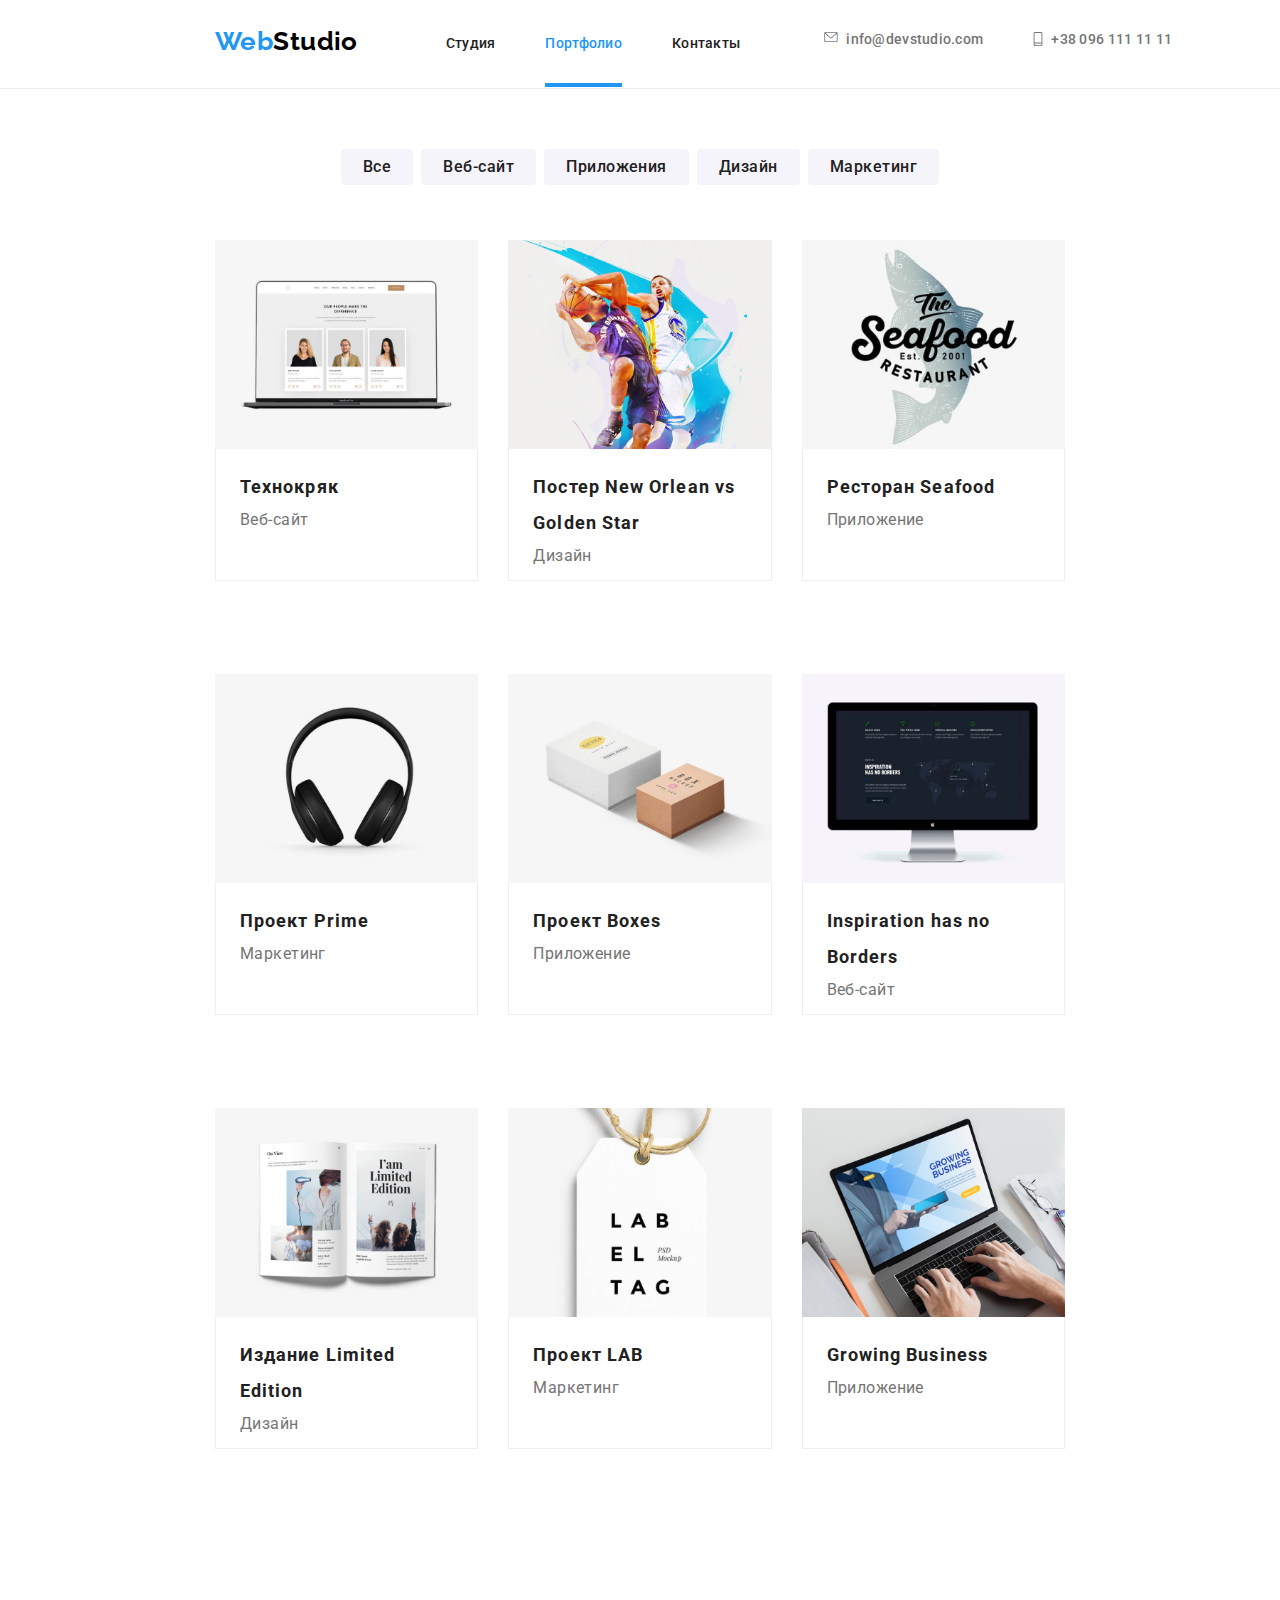
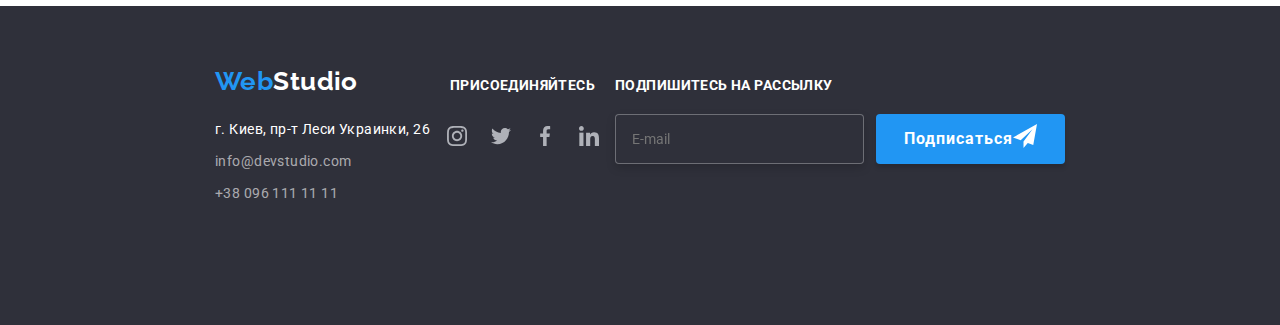
==== commit adfcad9f: "Fix" ====
--- a/portfolio.html
+++ b/portfolio.html
@@ -51,8 +51,8 @@
                     </svg>
                 </button>
                 <ul class="site-nav list">
-                    <li><a href="./index.html" class="link current">Студия</a></li>
-                    <li><a href="./portfolio.html" class="link">Портфолио</a></li>
+                    <li><a href="./index.html" class="link">Студия</a></li>
+                    <li><a href="./portfolio.html" class="link current">Портфолио</a></li>
                     <li><a href="#" class="link">Контакты</a></li>
                 </ul>
                 <ul class="list contact-list">
--- a/css/main.min.css
+++ b/css/main.min.css
@@ -1,2 +1,2 @@
-:root{--primary-text-color: #757575;--tittle-text-color: #212121;--accent-color: #2196f3;--primary-white-color: #ffffff}h1,h2,h3,h4,h5,h6,p{margin:0px}ul{margin:0px;padding:0px}img{max-width:100%;height:auto;display:block}body{background-color:var(--primary-bg-color);color:var(--primary-text-color);font-family:roboto, sans-serif;font-size:14px;line-height:1.71;letter-spacing:0.03em}.list{list-style:none}.container{width:100%;padding:0px 15px}@media screen and (min-width: 1200px){.container{padding:0 215px}}.visually-hidden{position:absolute !important;clip:rect(1px 1px 1px 1px);clip:rect(1px, 1px, 1px, 1px);padding:0 !important;border:0 !important;height:1px !important;width:1px !important;overflow:hidden}.section{padding-top:94px}.section-title{color:var(--tittle-text-color);font-size:36px;line-height:1.16;text-align:center;letter-spacing:0.03em;margin-bottom:50px}.button{background-color:var(--primary-white-color);color:var(--tittle-text-color);font-family:Roboto, sans-serif;font-style:normal;font-weight:700;font-size:16px;line-height:1.87;letter-spacing:0.06em}.button.primary{background-color:var(--accent-color);color:var(--primary-white-color);width:202px;height:50px;border:0;padding:10px 32px;cursor:pointer;box-shadow:0px 4px 4px rgba(0,0,0,0.15);border-radius:4px;transition:background 250ms cubic-bezier(0.4, 0, 0.2, 1),box-shadow 250ms cubic-bezier(0.4, 0, 0.2, 1)}.button.primary:hover,.button.primary:focus{background-color:#188CE8;box-shadow:0px 4px 4px rgba(0,0,0,0.15)}.button.secondary{background-color:#f5f4fa;color:var(--tittle-text-color);font-weight:500;font-size:16px;line-height:1.62;text-align:center;letter-spacing:0.03em;cursor:pointer;border:0;border-radius:4px;padding:5px 22px;transition:color 250ms cubic-bezier(0.4, 0, 0.2, 1),background 250ms cubic-bezier(0.4, 0, 0.2, 1)}.button.secondary:hover,.button.secondary:focus{background-color:var(--accent-color);color:var(--primary-white-color)}.button.primary.subscribe-form-btn{display:flex;justify-content:space-between;width:200px;margin-left:12px;padding:10px 28px}.logo{color:var(--accent-color);font-family:Raleway, sans-serif;font-weight:700;font-size:24px;line-height:1.16;text-decoration:none}.logotip{color:#000000}.logotips{color:var(--primary-white-color)}@media (min-width: 768px){.logo{margin-top:26px}}@media (min-width: 1200px){.logo{font-size:26px;line-height:1.19}}.social-list{display:flex;justify-content:center;margin-top:16px;padding-bottom:30px}.social-list-link{display:flex;justify-content:center;align-items:center;width:44px;height:44px;border-radius:50%;transition:background 250ms cubic-bezier(0.4, 0, 0.2, 1)}.social-list-link:hover,.social-list-link:focus{background-color:var(--accent-color)}.social-list-icon{fill:#AFB1B8;width:20px;height:20px;transition:fill 250ms cubic-bezier(0.4, 0, 0.2, 1)}.social-list-link:hover .social-list-icon,.social-list-link:focus .social-list-icon{fill:var(--primary-white-color)}.backdrop{position:fixed;top:0;left:0;width:100vw;height:100vh;background-color:rgba(0,0,0,0.2);transition:all 250ms linear}.modal{position:absolute;top:50%;left:50%;transform:translate(-50%, -50%);width:450px;height:609px;background:#FFFFFF;box-shadow:0px 1px 3px rgba(0,0,0,0.12),0px 1px 1px rgba(0,0,0,0.14),0px 2px 1px rgba(0,0,0,0.2);border-radius:4px;padding:40px}.form-title{font-weight:700;font-size:20px;line-height:1.15;text-align:center;letter-spacing:0.03em;color:var(--tittle-text-color);margin-bottom:12px}.modal-form{display:flex;flex-direction:column;font-size:12px;line-height:1.16;letter-spacing:0.01em}.modal-form-input{width:100%;height:40px;border:1px solid rgba(33,33,33,0.2);border-radius:4px;padding-left:42px;margin-bottom:10px;transition:border-color 250ms cubic-bezier(0.4, 0, 0.2, 1)}.modal-form-input:focus{outline:none;border-color:var(--accent-color)}.modal-form-wrapper{display:block;position:relative;margin-top:4px}.modal-form-icon{position:absolute;top:50%;left:12px;transform:translateY(-80%);display:block;width:18px;height:18px;transition:fill 250ms cubic-bezier(0.4, 0, 0.2, 1)}.modal-form-input:focus+.modal-form-icon{fill:var(--accent-color)}.modal-form-message{width:100%;resize:none;height:120px;border:1px solid rgba(33,33,33,0.2);border-radius:4px;padding:12px 16px;margin-top:4px;margin-bottom:20px;transition:border-color 250ms cubic-bezier(0.4, 0, 0.2, 1)}.modal-form-message:focus{outline:none;border-color:var(--accent-color)}.modal-form-desc{display:flex;align-items:center;font-size:12px;line-height:1.16;letter-spacing:0.03em;margin-bottom:30px}.modal-form-desc::before{display:block;content:'';width:16px;height:16px;border:solid 1px #212121;margin-right:8px}.modal-form-term:checked+.modal-form-desc::before{background-image:url(../images/SVG/icon-check.svg)}.modal-form-desc-link{color:var(--accent-color)}@media (min-width: 768px){.modal{width:450px;height:609px}}@media (min-width: 1200px){.modal{width:528px;height:581px}.modal-form-desc{font-size:14px;line-height:1.71}}.modal-form-btn{width:200px;margin-left:84px}.modal-close-btn{position:absolute;width:30px;height:30px;padding-top:6px;top:8px;right:8px;border:1px solid rgba(0,0,0,0.1);border-radius:50%;background-color:#ffffff;cursor:pointer}.modal-close-btn-svg{position:absolute;top:5px;left:4px;width:22px;height:22px;fill:var(--tittle-text-color);transform:fill 1000ms cubic-bezier(0.4, 0, 0.2, 1)}.modal-close-btn:focus .modal-close-btn-svg,.modal-close-btn:hover .modal-close-btn-svg{fill:var(--accent-color)}@media (min-width: 1200px){.modal-form-btn{margin-left:120px}}.is-hidden{opacity:0;visibility:hidden;pointer-events:none}.navigation{padding-top:15px;padding-bottom:15px}.site-nav,.contact-list{display:none}.mobile-menu{display:none}.mobile-open-btn{display:none}@media (max-width: 768px){.mobile-open-btn{display:inline-block;position:absolute;top:10px;right:15px;padding:0;border:none;background-color:transparent}.mobile-open-icon{width:40px;height:40px;fill:#000}.mobile-open-btn:focus .mobile-open-icon{fill:#2196f3}.mobile-menu{display:flex;flex-direction:column;justify-content:space-between;position:fixed;width:100vw;max-width:480px;height:100vh;top:0;left:50%;transform:translateX(-50%);padding:48px 40px;background-color:#fff;transition:all 250ms cubic-bezier(0.4, 0, 0.2, 1);z-index:2;opacity:0;visibility:hidden;pointer-events:none}.mobile-menu.is-open{opacity:1;visibility:visible;pointer-events:auto}.mobile-menu-close-btn{position:absolute;width:40px;height:40px;top:10px;right:15px;border:none;border-radius:50%;background-color:#ffffff}.mobile-menu .site-nav>li{margin-bottom:32px}.mobile-menu-close-icon{position:absolute;top:5px;left:4px;width:40px;height:40px;fill:#000}.mobile-menu-close-btn:focus .mobile-menu-close-icon{fill:#2196f3}.mobile-menu .site-nav{display:block}.mobile-menu .contact-list{display:block;margin-top:auto}.menu-social-list{display:flex;justify-content:space-around;margin-right:43px}.menu-social-list-link{text-decoration:none;font-weight:500;font-size:18px;line-height:1.22;letter-spacing:0.02em;color:#2196F3}.link{text-decoration:none;color:#212121;font-weight:500;font-size:40px;line-height:1.17;letter-spacing:0.02em}.link-contact{text-decoration:none}.mobile-menu .link-contact.mail{font-weight:500;font-size:24px;line-height:1.16;letter-spacing:0.02em;color:#757575}.mobile-menu .link-contact.tel{font-weight:500;font-size:34px;line-height:1.17;letter-spacing:0.02em;color:#2196F3}.mobile-menu .contact-list li:first-child{margin-bottom:32px}.mobile-menu .contact-list li:last-child{margin-bottom:64px}.site-nav .link.current{color:var(--accent-color)}.menu-social-list-item:not(:last-child){padding-right:10px;border-right:1px solid rgba(33,33,33,0.2)}}@media (min-width: 768px){.nav-conteiner{display:flex}.navigation{display:flex;padding:0}.site-nav{display:flex;margin-top:32px;margin-bottom:32px;margin-left:88px;margin-right:84px}.contact-list{display:flex;flex-direction:column;font-weight:500;font-size:12px;line-height:1.16;letter-spacing:0.02em}.contact-list li:not(:last-child){margin-right:50px}.site-nav .link{color:var(--tittle-text-color);font-weight:500;font-size:14px;line-height:1.14;letter-spacing:0.02em;text-decoration:none;transition:color 250ms cubic-bezier(0.4, 0, 0.2, 1)}.site-nav .link:hover,.site-nav .link:focus{color:var(--accent-color)}.site-nav li{position:relative}.site-nav li:not(:last-child){margin-right:50px}.site-nav .link.current{color:var(--accent-color)}.site-nav .link.current::after{position:absolute;left:0;top:51px;content:'';width:100%;height:4px;background-color:var(--accent-color)}.link-contact{display:flex;color:var(--primary-text-color);font-weight:500;font-size:12px;line-height:1.16;letter-spacing:0.02em;text-decoration:none;transition:color 250ms cubic-bezier(0.4, 0, 0.2, 1)}.link-contact:hover,.link-contact:focus{color:var(--accent-color);fill:var(--accent-color)}.email-icon{width:14px;height:10px;margin-right:8px;fill:#757575;transition:fill 250ms cubic-bezier(0.4, 0, 0.2, 1)}.mail:hover .email-icon,.mail:focus .email-icon{fill:var(--accent-color)}.mail{margin-bottom:10px;margin-top:21px}.tel-icon{width:10px;height:14px;margin-right:8px;fill:#757575;transition:fill 250ms cubic-bezier(0.4, 0, 0.2, 1)}.tel:hover .tel-icon,.tel:focus .tel-icon{fill:var(--accent-color)}}@media (min-width: 1200px){.nav-conteiner{justify-content:space-between}.contact-list{display:flex;flex-direction:row;font-size:14px;line-height:1.14;padding-top:32px}.mail{margin:0}.tel{width:142px}.link-contact.mail,.link-contact.tel{font-size:14px;line-height:1.14}}.hero-container{display:flex;flex-direction:column;justify-content:center;align-items:center}.hero-title{width:360px;margin-bottom:30px;color:var(--primary-white-color);font-weight:900;font-size:26px;line-height:1.62;text-align:center;letter-spacing:0.06em;text-transform:uppercase}@media screen and (min-device-pixel-ratio: 2) and (min-width: 320px) and (max-width: 767px), screen and (min-resolution: 192dpi) and (min-width: 320px) and (max-width: 767px), screen and (min-resolution: 2dppx) and (min-width: 320px) and (max-width: 767px){.hero{background-image:linear-gradient(rgba(47,48,58,0.4), rgba(47,48,58,0.4)),url("../images/Background/bg-mobile@2x.jpg")}}@media screen and (min-width: 320px) and (max-width: 767px){.hero{padding:118px 60px;background-image:linear-gradient(rgba(47,48,58,0.4), rgba(47,48,58,0.4)),url("../images/Background/bg-mobile.jpg");background-repeat:no-repeat;background-size:cover;box-shadow:0px 4px 4px rgba(0,0,0,0.25)}}@media screen and (min-device-pixel-ratio: 2) and (min-width: 768px) and (max-width: 1199px), screen and (min-resolution: 192dpi) and (min-width: 768px) and (max-width: 1199px), screen and (min-resolution: 2dppx) and (min-width: 768px) and (max-width: 1199px){.hero{background-image:linear-gradient(rgba(47,48,58,0.4), rgba(47,48,58,0.4)),url("../images/Background/Header@2x.jpg")}}@media screen and (min-width: 768px) and (max-width: 1199px){.hero{padding:118px 60px;background-image:linear-gradient(rgba(47,48,58,0.4), rgba(47,48,58,0.4)),url("../images/Background/Header.jpg");background-repeat:no-repeat;background-size:cover;box-shadow:0px 4px 4px rgba(0,0,0,0.25)}}@media screen and (min-device-pixel-ratio: 2) and (max-width: 1200px), screen and (min-resolution: 192dpi) and (max-width: 1200px), screen and (min-resolution: 2dppx) and (max-width: 1200px){.hero{background-image:linear-gradient(rgba(47,48,58,0.4), rgba(47,48,58,0.4)),url("../images/Background/bg@2x.jpg")}}@media screen and (min-width: 1200px){.hero{padding-top:200px;padding-bottom:280px;padding-left:452px;padding-right:452px;background-image:linear-gradient(rgba(47,48,58,0.4), rgba(47,48,58,0.4)),url("../images/Background/bg.jpg");background-repeat:no-repeat;background-size:cover;box-shadow:0px 4px 4px rgba(0,0,0,0.25)}.hero-title{width:696px;font-size:44px;line-height:1.36}}.title-advantages{color:var(--tittle-text-color);font-weight:700;font-size:14px;line-height:1.14;letter-spacing:0.03em;text-transform:uppercase;margin-bottom:10px}.advantages-icon-list{display:flex;flex-direction:column;justify-content:space-between;align-items:center}.advantages-icon{display:block;padding:25px 100px;background-color:#F5F4FA;width:100%;height:120px;margin-bottom:30px;text-align:center}.item-icon{width:70px;height:70px}.title-advantages-text:not(:last-child){margin-bottom:30px}@media (min-width: 768px){.advantages-icon-list{display:flex;flex-direction:row;flex-wrap:wrap;justify-content:space-between;margin-top:-30px;margin-left:-30px}.advamtages-box{position:relative;width:calc(100% / 2 - 30px);margin-left:30px;margin-top:30px;height:251px}.advantages-icon{display:block;padding:25px 100px;background-color:#F5F4FA;width:354px;height:120px;margin-bottom:30px;text-align:center}}@media (min-width: 1200px){.advantages-icon-list{display:flex;flex-direction:row;flex-wrap:nowrap;justify-content:space-between;margin:0}.advamtages-box{width:270px;margin:0}.advantages-icon{width:270px}}@media (max-width: 1200px){.what-are-section{display:none}}.work-list{display:flex;justify-content:space-between;margin-top:50px;padding-bottom:94px}.work-list-item{position:relative}.work-list-title{position:absolute;text-align:center;font-weight:700;height:70px;padding-top:26px;left:0;right:0;top:224px;font-size:14px;line-height:1.14;letter-spacing:0.03em;text-transform:uppercase;color:#ffffff;background-color:rgba(47,48,58,0.8)}.section-customer{padding-bottom:60px}.regular-customers{display:flex;flex-wrap:wrap;justify-content:space-between;margin-top:-30px;margin-left:-30px}.regular-customers-item{position:relative;width:calc(100% / 2 - 30px);margin-left:30px;margin-top:30px}.customers-icon{display:inline-block;fill:#AFB1B8;padding:22px 45px;max-width:210px;height:90px;border:1px solid #AFB1B8;border-radius:4px;transition:fill 250ms cubic-bezier(0.4, 0, 0.2, 1),border 250ms cubic-bezier(0.4, 0, 0.2, 1)}.regular-customers-icon:hover .customers-icon,.regular-customers-icon:focus .customers-icon{fill:var(--accent-color);border:1px solid #2196f3}@media (min-width: 768px){.regular-customers-item{width:calc(100% / 3 - 30px)}}@media (min-width: 1200px){.regular-customers{display:flex;flex-wrap:nowrap;justify-content:space-between;margin:0}.regular-customers-item{position:relative;width:170px;margin:0}.customers-icon{padding:22px 45px;max-width:170px;height:90px}.section-customer{padding-bottom:94px}}.employees{background-color:#f5f4fa}.employees-list{display:flex;flex-direction:column}.employees-list>li{background-color:var(--primary-white-color);box-shadow:0px 1px 3px rgba(0,0,0,0.12),0px 1px 1px rgba(0,0,0,0.14),0px 2px 1px rgba(0,0,0,0.2);border-radius:0px 0px 4px 4px}.employees-list>li:not(:last-child){margin-bottom:30px}.employees-list .employees-name{font-weight:500;font-size:16px;line-height:1.87}.employees-list .employees-position{font-weight:400;font-size:16px;line-height:1.87}.employees-name{color:var(--tittle-text-color);text-align:center;padding-top:30px;margin-bottom:10px}.employees-position{text-align:center}.employees-box{padding-left:32px;padding-right:32px}@media (min-width: 768px){.employees-list{display:flex;flex-direction:row;flex-wrap:wrap;justify-content:space-between;margin-top:-30px;margin-left:-30px}.employees-list>li{margin:0;position:relative;width:calc(100% / 2 - 30px);margin-left:30px;margin-top:30px}.employees-list>li:not(:last-child){margin-bottom:0}}@media (min-width: 1200px){.employees-list{flex-wrap:nowrap;align-items:flex-start;margin:0}.employees-list>li{width:270px;margin:0}.employees-container{padding-bottom:94px}}.low{background-color:#2f303a}.low-container{display:flex;flex-direction:column;align-items:center;padding-bottom:60px}.enjoy-title{font-weight:bold;font-size:14px;line-height:1.14;letter-spacing:0.03em;text-transform:uppercase;color:#FFFFFF;text-align:center}.low-container{padding-top:60px}.low .link{color:rgba(255,255,255,0.6);font-weight:400;font-size:14px;line-height:1.71;text-decoration:none;transition:color 250ms cubic-bezier(0.4, 0, 0.2, 1)}.low .link:hover,.low .link:focus{color:var(--accent-color)}.addr{color:var(--primary-white-color);font-style:normal;font-weight:400;font-size:14px;line-height:1.7;margin-top:20px;margin-bottom:8px}.contacts-box{text-align:center}.contacts-box .list{display:flex;flex-direction:column;margin-bottom:60px}.link-mail{margin-bottom:8px}.enjoy .social-list{margin-top:20px;margin-bottom:60px;padding:0}.subscribe-title{text-align:center;margin-bottom:20px}.subscribe-form{display:flex;flex-direction:column;align-items:center}.subscribe-email{min-width:450px;height:50px;padding-left:16px;border:1px solid rgba(255,255,255,0.3);filter:drop-shadow(0px 4px 4px rgba(0,0,0,0.15));border-radius:4px;background-color:#2f303a;color:var(--primary-white-color);margin-bottom:20px}.subscribe-email-icon{display:inline-block;width:24px;height:24px}@media (min-width: 768px){.low-container{display:flex;flex-wrap:wrap;justify-content:space-between;flex-direction:row;align-items:baseline}.subscribe{margin-left:166px}.contacts-box{margin-left:61px}.enjoy{margin-right:75px}}@media (min-width: 1200px){.low-container{flex-wrap:nowrap}.contacts-box{margin:0;text-align:left}.subscribe{margin:0}.subscribe-form{margin:0;flex-direction:row;align-items:baseline}.enjoy{margin:0}.subscribe-title{text-align:left}}.line{border-bottom:1px solid #ececec}.list-button{display:flex;flex-wrap:wrap;margin-top:60px;margin-bottom:40px}.list-button li:not(:last-child){margin-right:8px}.list-button>li:not(:nth-child(4)),.list-button>li:not(:nth-child(5)){margin-bottom:15px}.gallery-list{display:flex;flex-direction:column;margin-bottom:60px}.gallery-list .gallery-item{width:450px;transition:box-shadow 250ms cubic-bezier(0.4, 0, 0.2, 1)}.gallery-item:not(:last-child){margin-bottom:30px}.thumb-text-card{position:relative;overflow:hidden}.picture{text-decoration:none}.div-box{position:absolute;top:0;left:0;width:100%;height:100%;padding-top:63px;padding-left:24px;padding-right:24px;font-size:18px;line-height:1.56;letter-spacing:0.03em;background-color:rgba(33,150,243,0.9);color:var(--primary-white-color);transform:translateY(101%);transition:transform 250ms cubic-bezier(0.4, 0, 0.2, 1)}.picture:hover .div-box,.picture:focus .div-box{transform:translateY(0)}.gallery-box{border:solid 1px #eeeeee;border-top:none;padding:20px 24px}.picture:hover .gallery-box{z-index:10}.gallery-item:hover,.gallery-item:focus{box-shadow:0px 1px 1px rgba(0,0,0,0.12),0px 4px 4px rgba(0,0,0,0.06),1px 4px 6px rgba(0,0,0,0.16)}.picture-name{color:var(--tittle-text-color);font-weight:700;font-size:18px;line-height:2;letter-spacing:0.06em}.picture-text{color:var(--primary-text-color);font-weight:400;font-size:16px;line-height:1.87}@media (min-width: 768px){.mobile-open-btn{display:none}.list-button{justify-content:center}.gallery-list{flex-direction:row;flex-wrap:wrap;margin-left:-30px;margin-top:-30px}.gallery-list .gallery-item{position:relative;width:calc(100% / 2 - 30px);margin-left:30px;margin-top:30px;height:440px}.gallery-box{width:354px;height:146px}.gallery-item:not(:last-child){margin-bottom:0}}@media (min-width: 1200px){.gallery-item{width:370px}.gallery-box{width:370px;height:110px}.gallery-list{flex-direction:row;flex-wrap:wrap;margin-left:-30px;margin-top:-30px;margin-bottom:94px}.gallery-list .gallery-item{position:relative;width:calc(100% / 3 - 30px);margin-left:30px;margin-top:30px;height:404px}}
+:root{--primary-text-color: #757575;--tittle-text-color: #212121;--accent-color: #2196f3;--primary-white-color: #ffffff}h1,h2,h3,h4,h5,h6,p{margin:0px}ul{margin:0px;padding:0px}img{max-width:100%;height:auto;display:block}body{background-color:var(--primary-bg-color);color:var(--primary-text-color);font-family:roboto, sans-serif;font-size:14px;line-height:1.71;letter-spacing:0.03em}.list{list-style:none}.container{width:100%;padding:0px 15px}@media screen and (min-width: 1200px){.container{padding:0 215px}}.visually-hidden{position:absolute !important;clip:rect(1px 1px 1px 1px);clip:rect(1px, 1px, 1px, 1px);padding:0 !important;border:0 !important;height:1px !important;width:1px !important;overflow:hidden}.section{padding-top:94px}.section-title{color:var(--tittle-text-color);font-size:36px;line-height:1.16;text-align:center;letter-spacing:0.03em;margin-bottom:50px}.button{background-color:var(--primary-white-color);color:var(--tittle-text-color);font-family:Roboto, sans-serif;font-style:normal;font-weight:700;font-size:16px;line-height:1.87;letter-spacing:0.06em}.button.primary{background-color:var(--accent-color);color:var(--primary-white-color);width:202px;height:50px;border:0;padding:10px 32px;cursor:pointer;box-shadow:0px 4px 4px rgba(0,0,0,0.15);border-radius:4px;transition:background 250ms cubic-bezier(0.4, 0, 0.2, 1),box-shadow 250ms cubic-bezier(0.4, 0, 0.2, 1)}.button.primary:hover,.button.primary:focus{background-color:#188CE8;box-shadow:0px 4px 4px rgba(0,0,0,0.15)}.button.secondary{background-color:#f5f4fa;color:var(--tittle-text-color);font-weight:500;font-size:16px;line-height:1.62;text-align:center;letter-spacing:0.03em;cursor:pointer;border:0;border-radius:4px;padding:5px 22px;transition:color 250ms cubic-bezier(0.4, 0, 0.2, 1),background 250ms cubic-bezier(0.4, 0, 0.2, 1)}.button.secondary:hover,.button.secondary:focus{background-color:var(--accent-color);color:var(--primary-white-color)}.button.primary.subscribe-form-btn{display:flex;justify-content:space-between;width:200px;margin-left:12px;padding:10px 28px}.logo{color:var(--accent-color);font-family:Raleway, sans-serif;font-weight:700;font-size:24px;line-height:1.16;text-decoration:none}.logotip{color:#000000}.logotips{color:var(--primary-white-color)}@media (min-width: 768px){.logo{margin-top:26px}}@media (min-width: 1200px){.logo{font-size:26px;line-height:1.19}}.social-list{display:flex;justify-content:center;margin-top:16px;padding-bottom:30px}.social-list-link{display:flex;justify-content:center;align-items:center;width:44px;height:44px;border-radius:50%;transition:background 250ms cubic-bezier(0.4, 0, 0.2, 1)}.social-list-link:hover,.social-list-link:focus{background-color:var(--accent-color)}.social-list-icon{fill:#AFB1B8;width:20px;height:20px;transition:fill 250ms cubic-bezier(0.4, 0, 0.2, 1)}.social-list-link:hover .social-list-icon,.social-list-link:focus .social-list-icon{fill:var(--primary-white-color)}.backdrop{position:fixed;top:0;left:0;width:100vw;height:100vh;background-color:rgba(0,0,0,0.2);transition:all 250ms linear}.modal{position:absolute;top:50%;left:50%;transform:translate(-50%, -50%);width:450px;height:609px;background:#FFFFFF;box-shadow:0px 1px 3px rgba(0,0,0,0.12),0px 1px 1px rgba(0,0,0,0.14),0px 2px 1px rgba(0,0,0,0.2);border-radius:4px;padding:40px}.form-title{font-weight:700;font-size:20px;line-height:1.15;text-align:center;letter-spacing:0.03em;color:var(--tittle-text-color);margin-bottom:12px}.modal-form{display:flex;flex-direction:column;font-size:12px;line-height:1.16;letter-spacing:0.01em}.modal-form-input{width:100%;height:40px;border:1px solid rgba(33,33,33,0.2);border-radius:4px;padding-left:42px;margin-bottom:10px;transition:border-color 250ms cubic-bezier(0.4, 0, 0.2, 1)}.modal-form-input:focus{outline:none;border-color:var(--accent-color)}.modal-form-wrapper{display:block;position:relative;margin-top:4px}.modal-form-icon{position:absolute;top:50%;left:12px;transform:translateY(-80%);display:block;width:18px;height:18px;transition:fill 250ms cubic-bezier(0.4, 0, 0.2, 1)}.modal-form-input:focus+.modal-form-icon{fill:var(--accent-color)}.modal-form-message{width:100%;resize:none;height:120px;border:1px solid rgba(33,33,33,0.2);border-radius:4px;padding:12px 16px;margin-top:4px;margin-bottom:20px;transition:border-color 250ms cubic-bezier(0.4, 0, 0.2, 1)}.modal-form-message:focus{outline:none;border-color:var(--accent-color)}.modal-form-desc{display:flex;align-items:center;font-size:12px;line-height:1.16;letter-spacing:0.03em;margin-bottom:30px}.modal-form-desc::before{display:block;content:'';width:16px;height:16px;border:solid 1px #212121;margin-right:8px}.modal-form-term:checked+.modal-form-desc::before{background-image:url(../images/SVG/icon-check.svg)}.modal-form-desc-link{color:var(--accent-color)}@media (min-width: 768px){.modal{width:450px;height:609px}}@media (min-width: 1200px){.modal{width:528px;height:581px}.modal-form-desc{font-size:14px;line-height:1.71}}.modal-form-btn{width:200px;margin-left:84px}.modal-close-btn{position:absolute;width:30px;height:30px;padding-top:6px;top:8px;right:8px;border:1px solid rgba(0,0,0,0.1);border-radius:50%;background-color:#ffffff;cursor:pointer}.modal-close-btn-svg{position:absolute;top:5px;left:4px;width:22px;height:22px;fill:var(--tittle-text-color);transform:fill 1000ms cubic-bezier(0.4, 0, 0.2, 1)}.modal-close-btn:focus .modal-close-btn-svg,.modal-close-btn:hover .modal-close-btn-svg{fill:var(--accent-color)}@media (min-width: 1200px){.modal-form-btn{margin-left:120px}}.is-hidden{opacity:0;visibility:hidden;pointer-events:none}.navigation{padding-top:15px;padding-bottom:15px}.site-nav,.contact-list{display:none}.mobile-menu{display:none}.mobile-open-btn{display:none}@media (max-width: 768px){.mobile-open-btn{display:inline-block;position:absolute;top:10px;right:15px;padding:0;border:none;background-color:transparent}.mobile-open-icon{width:40px;height:40px;fill:#000}.mobile-open-btn:focus .mobile-open-icon{fill:#2196f3}.mobile-menu{display:flex;flex-direction:column;justify-content:space-between;position:fixed;width:100vw;max-width:480px;height:100vh;top:0;left:50%;transform:translateX(-50%);padding:48px 40px;background-color:#fff;transition:all 250ms cubic-bezier(0.4, 0, 0.2, 1);z-index:2;opacity:0;visibility:hidden;pointer-events:none}.mobile-menu.is-open{opacity:1;visibility:visible;pointer-events:auto}.mobile-menu-close-btn{position:absolute;width:40px;height:40px;top:10px;right:15px;border:none;border-radius:50%;background-color:#ffffff}.mobile-menu .site-nav>li{margin-bottom:32px}.mobile-menu-close-icon{position:absolute;top:5px;left:4px;width:40px;height:40px;fill:#000}.mobile-menu-close-btn:focus .mobile-menu-close-icon{fill:#2196f3}.mobile-menu .site-nav{display:block}.mobile-menu .contact-list{display:block;margin-top:auto}.menu-social-list{display:flex;justify-content:space-around;margin-right:43px}.menu-social-list-link{text-decoration:none;font-weight:500;font-size:18px;line-height:1.22;letter-spacing:0.02em;color:#2196F3}.link{text-decoration:none;color:#212121;font-weight:500;font-size:40px;line-height:1.17;letter-spacing:0.02em}.link-contact{text-decoration:none}.mobile-menu .link-contact.mail{font-weight:500;font-size:24px;line-height:1.16;letter-spacing:0.02em;color:#757575}.mobile-menu .link-contact.tel{font-weight:500;font-size:34px;line-height:1.17;letter-spacing:0.02em;color:#2196F3}.mobile-menu .contact-list li:first-child{margin-bottom:32px}.mobile-menu .contact-list li:last-child{margin-bottom:64px}.site-nav .link.current{color:var(--accent-color)}.menu-social-list-item:not(:last-child){padding-right:10px;border-right:1px solid rgba(33,33,33,0.2)}}@media (min-width: 768px){.nav-conteiner{display:flex}.navigation{display:flex;padding:0}.site-nav{display:flex;margin-top:32px;margin-bottom:32px;margin-left:88px;margin-right:84px}.contact-list{display:flex;flex-direction:column;font-weight:500;font-size:12px;line-height:1.16;letter-spacing:0.02em}.contact-list li:not(:last-child){margin-right:50px}.site-nav .link{color:var(--tittle-text-color);font-weight:500;font-size:14px;line-height:1.14;letter-spacing:0.02em;text-decoration:none;transition:color 250ms cubic-bezier(0.4, 0, 0.2, 1)}.site-nav .link:hover,.site-nav .link:focus{color:var(--accent-color)}.site-nav li{position:relative}.site-nav li:not(:last-child){margin-right:50px}.site-nav .link.current{color:var(--accent-color)}.site-nav .link.current::after{position:absolute;left:0;top:51px;content:'';width:100%;height:4px;background-color:var(--accent-color)}.link-contact{display:flex;color:var(--primary-text-color);font-weight:500;font-size:12px;line-height:1.16;letter-spacing:0.02em;text-decoration:none;transition:color 250ms cubic-bezier(0.4, 0, 0.2, 1)}.link-contact:hover,.link-contact:focus{color:var(--accent-color);fill:var(--accent-color)}.email-icon{width:14px;height:10px;margin-right:8px;fill:#757575;transition:fill 250ms cubic-bezier(0.4, 0, 0.2, 1)}.mail:hover .email-icon,.mail:focus .email-icon{fill:var(--accent-color)}.mail{margin-bottom:10px;margin-top:21px}.tel-icon{width:10px;height:14px;margin-right:8px;fill:#757575;transition:fill 250ms cubic-bezier(0.4, 0, 0.2, 1)}.tel:hover .tel-icon,.tel:focus .tel-icon{fill:var(--accent-color)}}@media (min-width: 1200px){.nav-conteiner{justify-content:space-between}.contact-list{display:flex;flex-direction:row;font-size:14px;line-height:1.14;padding-top:32px}.mail{margin:0}.tel{width:142px}.link-contact.mail,.link-contact.tel{font-size:14px;line-height:1.14}}.hero-container{display:flex;flex-direction:column;justify-content:center;align-items:center}.hero-title{width:360px;margin-bottom:30px;color:var(--primary-white-color);font-weight:900;font-size:26px;line-height:1.62;text-align:center;letter-spacing:0.06em;text-transform:uppercase}@media screen and (min-device-pixel-ratio: 2) and (min-width: 320px) and (max-width: 767px), screen and (min-resolution: 192dpi) and (min-width: 320px) and (max-width: 767px), screen and (min-resolution: 2dppx) and (min-width: 320px) and (max-width: 767px){.hero{background-image:linear-gradient(rgba(47,48,58,0.4), rgba(47,48,58,0.4)),url("../images/Background/bg-mobile@2x.jpg")}}@media screen and (min-width: 320px) and (max-width: 767px){.hero{padding:118px 60px;background-image:linear-gradient(rgba(47,48,58,0.4), rgba(47,48,58,0.4)),url("../images/Background/bg-mobile.jpg");background-repeat:no-repeat;background-size:cover;box-shadow:0px 4px 4px rgba(0,0,0,0.25)}}@media screen and (min-device-pixel-ratio: 2) and (min-width: 768px) and (max-width: 1199px), screen and (min-resolution: 192dpi) and (min-width: 768px) and (max-width: 1199px), screen and (min-resolution: 2dppx) and (min-width: 768px) and (max-width: 1199px){.hero{background-image:linear-gradient(rgba(47,48,58,0.4), rgba(47,48,58,0.4)),url("../images/Background/Header@2x.jpg")}}@media screen and (min-width: 768px) and (max-width: 1199px){.hero{padding:118px 60px;background-image:linear-gradient(rgba(47,48,58,0.4), rgba(47,48,58,0.4)),url("../images/Background/Header.jpg");background-repeat:no-repeat;background-size:cover;box-shadow:0px 4px 4px rgba(0,0,0,0.25)}}@media screen and (min-device-pixel-ratio: 2) and (max-width: 1200px), screen and (min-resolution: 192dpi) and (max-width: 1200px), screen and (min-resolution: 2dppx) and (max-width: 1200px){.hero{background-image:linear-gradient(rgba(47,48,58,0.4), rgba(47,48,58,0.4)),url("../images/Background/bg@2x.jpg")}}@media screen and (min-width: 1200px){.hero{padding-top:200px;padding-bottom:280px;padding-left:452px;padding-right:452px;background-image:linear-gradient(rgba(47,48,58,0.4), rgba(47,48,58,0.4)),url("../images/Background/bg.jpg");background-repeat:no-repeat;background-size:cover;box-shadow:0px 4px 4px rgba(0,0,0,0.25)}.hero-title{width:696px;font-size:44px;line-height:1.36}}.title-advantages{color:var(--tittle-text-color);font-weight:700;font-size:14px;line-height:1.14;letter-spacing:0.03em;text-transform:uppercase;margin-bottom:10px}.advantages-icon-list{display:flex;flex-direction:column;justify-content:space-between;align-items:center}.advantages-icon{display:block;padding:25px 100px;background-color:#F5F4FA;width:100%;height:120px;margin-bottom:30px;text-align:center}.item-icon{width:70px;height:70px}.title-advantages-text:not(:last-child){margin-bottom:30px}@media (min-width: 768px){.advantages-icon-list{display:flex;flex-direction:row;flex-wrap:wrap;justify-content:space-between;margin-top:-30px;margin-left:-30px}.advamtages-box{position:relative;width:calc(100% / 2 - 30px);margin-left:30px;margin-top:30px;height:251px}.advantages-icon{display:block;padding:25px 100px;background-color:#F5F4FA;width:354px;height:120px;margin-bottom:30px;text-align:center}}@media (min-width: 1200px){.advantages-icon-list{display:flex;flex-direction:row;flex-wrap:nowrap;justify-content:space-between;margin:0}.advamtages-box{width:270px;margin:0}.advamtages-box:not(:last-child){margin-right:30px}.advantages-icon{width:270px}}@media (max-width: 1200px){.what-are-section{display:none}}.work-list{display:flex;justify-content:space-between;margin-top:50px;padding-bottom:94px}.work-list-item{position:relative}.work-list-item:not(:last-child){margin-right:30px}.work-list-title{position:absolute;text-align:center;font-weight:700;height:70px;padding-top:26px;left:0;right:0;top:195px;font-size:14px;line-height:1.14;letter-spacing:0.03em;text-transform:uppercase;color:#ffffff;background-color:rgba(47,48,58,0.8)}.section-customer{padding-bottom:60px}.regular-customers{display:flex;flex-wrap:wrap;justify-content:space-between;margin-top:-30px;margin-left:-30px}.regular-customers-item{position:relative;width:calc(100% / 2 - 30px);margin-left:30px;margin-top:30px}.customers-icon{display:inline-block;fill:#AFB1B8;padding:22px 45px;max-width:210px;height:90px;border:1px solid #AFB1B8;border-radius:4px;transition:fill 250ms cubic-bezier(0.4, 0, 0.2, 1),border 250ms cubic-bezier(0.4, 0, 0.2, 1)}.regular-customers-icon:hover .customers-icon,.regular-customers-icon:focus .customers-icon{fill:var(--accent-color);border:1px solid #2196f3}@media (min-width: 768px){.regular-customers-item{width:calc(100% / 3 - 30px)}}@media (min-width: 1200px){.regular-customers{display:flex;flex-wrap:nowrap;justify-content:space-between;margin:0}.regular-customers-item{position:relative;width:170px;margin:0}.customers-icon{padding:22px 45px;max-width:170px;height:90px}.section-customer{padding-bottom:94px}}.employees{background-color:#f5f4fa}.employees-list{display:flex;flex-direction:column}.employees-list>li{background-color:var(--primary-white-color);box-shadow:0px 1px 3px rgba(0,0,0,0.12),0px 1px 1px rgba(0,0,0,0.14),0px 2px 1px rgba(0,0,0,0.2);border-radius:0px 0px 4px 4px}.employees-list>li:not(:last-child){margin-bottom:30px}.employees-list .employees-name{font-weight:500;font-size:16px;line-height:1.87}.employees-list .employees-position{font-weight:400;font-size:16px;line-height:1.87}.employees-name{color:var(--tittle-text-color);text-align:center;padding-top:30px;margin-bottom:10px}.employees-position{text-align:center}.employees-box{padding-left:32px;padding-right:32px}@media (min-width: 768px){.employees-list{display:flex;flex-direction:row;flex-wrap:wrap;justify-content:space-between;margin-top:-30px;margin-left:-30px}.employees-list>li{margin:0;position:relative;width:calc(100% / 2 - 30px);margin-left:30px;margin-top:30px}.employees-list>li:not(:last-child){margin-bottom:0}}@media (min-width: 1200px){.employees-list{flex-wrap:nowrap;align-items:flex-start;margin:0}.employees-list>li{width:270px;margin:0}.employees-list>li:not(:last-child){margin-right:30px}.employees-container{padding-bottom:94px}}.low{background-color:#2f303a}.low-container{display:flex;flex-direction:column;align-items:center;padding-bottom:60px}.enjoy-title{font-weight:bold;font-size:14px;line-height:1.14;letter-spacing:0.03em;text-transform:uppercase;color:#FFFFFF;text-align:center}.low-container{padding-top:60px}.low .link{color:rgba(255,255,255,0.6);font-weight:400;font-size:14px;line-height:1.71;text-decoration:none;transition:color 250ms cubic-bezier(0.4, 0, 0.2, 1)}.low .link:hover,.low .link:focus{color:var(--accent-color)}.addr{color:var(--primary-white-color);font-style:normal;font-weight:400;font-size:14px;line-height:1.7;margin-top:20px;margin-bottom:8px}.contacts-box{text-align:center}.contacts-box .list{display:flex;flex-direction:column;margin-bottom:60px}.link-mail{margin-bottom:8px}.enjoy .social-list{margin-top:20px;margin-bottom:60px;padding:0}.subscribe{width:450px}.subscribe-title{text-align:center;margin-bottom:20px}.subscribe-form{display:flex;flex-direction:column;align-items:center;width:450px}.subscribe-email{width:450px;height:50px;padding-left:16px;border:1px solid rgba(255,255,255,0.3);filter:drop-shadow(0px 4px 4px rgba(0,0,0,0.15));border-radius:4px;background-color:#2f303a;color:var(--primary-white-color);margin-bottom:20px}.subscribe-email-icon{display:inline-block;width:24px;height:24px}@media (max-width: 767px){.subscribe{width:100%}.subscribe-form{width:100%}.subscribe-email{width:100%}}@media (min-width: 768px){.low-container{display:flex;flex-wrap:wrap;justify-content:space-between;flex-direction:row;align-items:baseline}.subscribe{margin-left:166px}.contacts-box{margin-left:61px}.enjoy{margin-right:75px}.subscribe-email{width:100%}}@media (min-width: 1200px){.low-container{flex-wrap:nowrap}.contacts-box{margin:0;text-align:left}.subscribe{margin:0;margin-left:0}.subscribe-form{margin:0;flex-direction:row;align-items:baseline}.enjoy{margin:0}.subscribe-title{text-align:left}.subscribe-email{width:100%}}.line{border-bottom:1px solid #ececec}.list-button{display:flex;flex-wrap:wrap;margin-top:60px;margin-bottom:40px}.list-button li:not(:last-child){margin-right:8px}.list-button>li:not(:nth-child(4)),.list-button>li:not(:nth-child(5)){margin-bottom:15px}.gallery-list{display:flex;flex-direction:column;margin-bottom:60px}.gallery-list .gallery-item{width:450px;transition:box-shadow 250ms cubic-bezier(0.4, 0, 0.2, 1)}.gallery-item:not(:last-child){margin-bottom:30px}.thumb-text-card{position:relative;overflow:hidden}.picture{text-decoration:none}.div-box{position:absolute;top:0;left:0;width:100%;height:100%;padding-top:63px;padding-left:24px;padding-right:24px;font-size:18px;line-height:1.56;letter-spacing:0.03em;background-color:rgba(33,150,243,0.9);color:var(--primary-white-color);transform:translateY(101%);transition:transform 250ms cubic-bezier(0.4, 0, 0.2, 1)}.picture:hover .div-box,.picture:focus .div-box{transform:translateY(0)}.gallery-box{border:solid 1px #eeeeee;border-top:none;padding:20px 24px}.picture:hover .gallery-box{z-index:10}.gallery-item:hover,.gallery-item:focus{box-shadow:0px 1px 1px rgba(0,0,0,0.12),0px 4px 4px rgba(0,0,0,0.06),1px 4px 6px rgba(0,0,0,0.16)}.picture-name{color:var(--tittle-text-color);font-weight:700;font-size:18px;line-height:2;letter-spacing:0.06em}.picture-text{color:var(--primary-text-color);font-weight:400;font-size:16px;line-height:1.87}@media (min-width: 768px){.mobile-open-btn{display:none}.list-button{justify-content:center}.gallery-list{flex-direction:row;flex-wrap:wrap;margin-left:-30px;margin-top:-30px}.gallery-list .gallery-item{position:relative;width:calc(100% / 2 - 30px);margin-left:30px;margin-top:30px;height:440px}.gallery-box{width:354px;height:146px}.gallery-item:not(:last-child){margin-bottom:0}}@media (min-width: 1200px){.gallery-item{width:370px}.gallery-box{width:100%;height:132px}.gallery-list{flex-direction:row;flex-wrap:wrap;margin-left:-30px;margin-top:-30px;margin-bottom:94px}.gallery-list .gallery-item{position:relative;width:calc(100% / 3 - 30px);margin-left:30px;margin-top:30px;height:404px}}
 /*# sourceMappingURL=main.min.css.map */